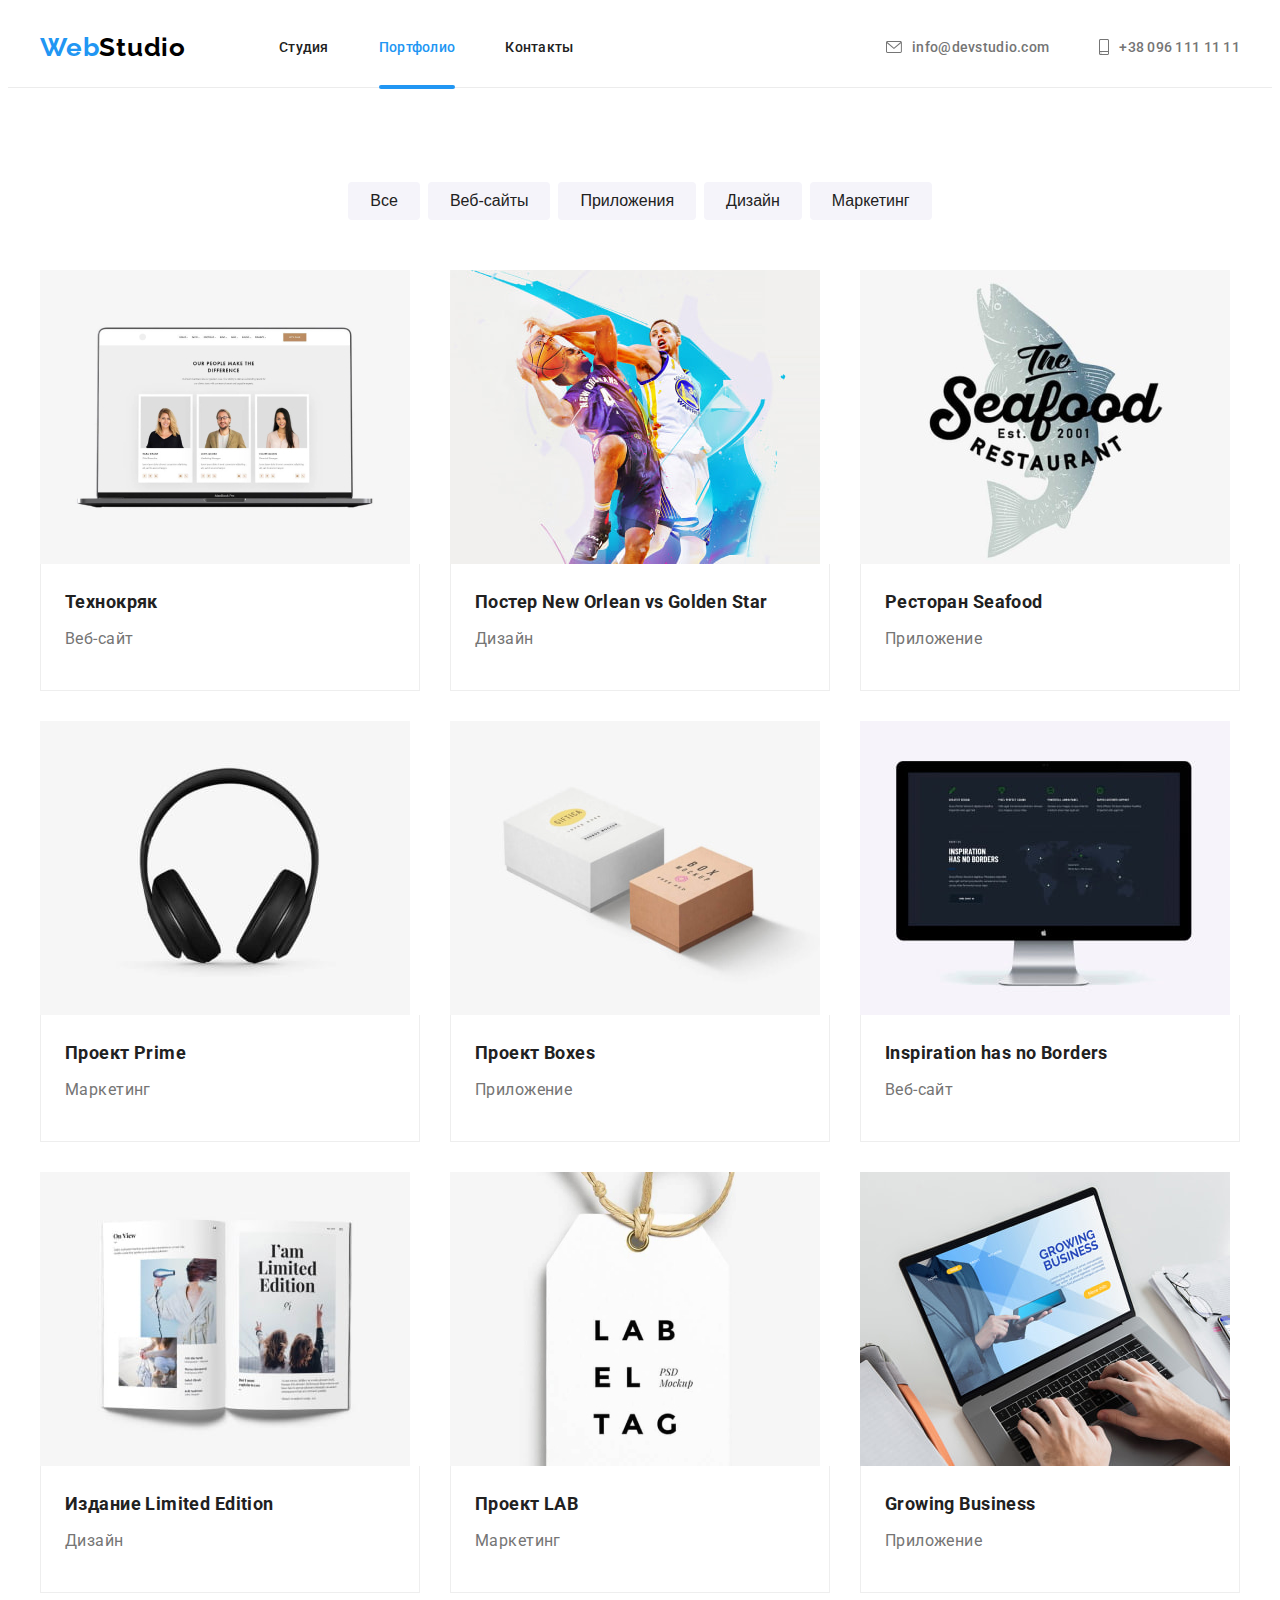
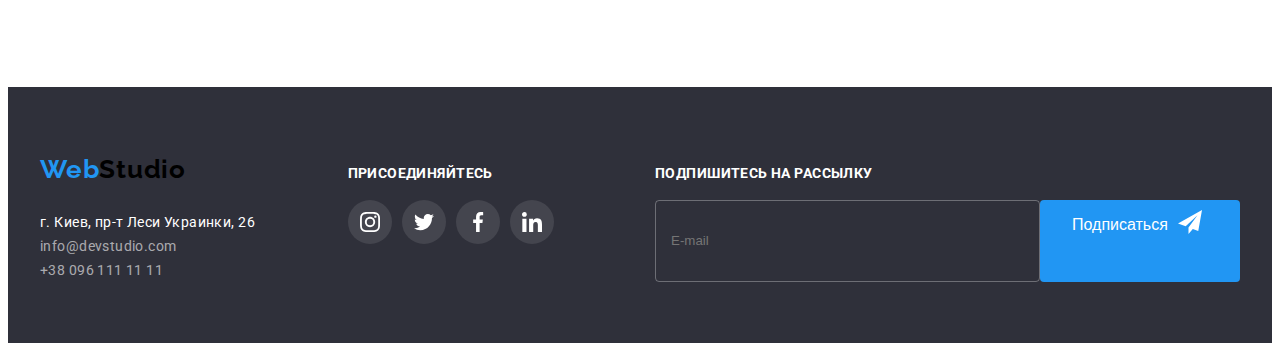
==== portfolio.html @ be87744d "start" ====
<!DOCTYPE html>
<html lang="ru">

<head>
  <meta charset="UTF-8">
  <meta http-equiv="X-UA-Compatible" content="IE=edge">
  <meta name="viewport" content="width=device-width, initial-scale=1.0">
  <title>Document</title>
  <link rel="stylesheet" href="https://cdnjs.cloudflare.com/ajax/libs/modern-normalize/1.0.0/modern-normalize.min.css" integrity="sha512-ISS7cAi1PEhQ8jnbJpJZMd29NlhNj4AWYyLOSp2CE/CsHxTCu+r+t0D2yoJudVrd0/8fTVPUVDzY5Tvli75u/g==" crossorigin="anonymous" />
  <link rel="preconnect" href="https://fonts.gstatic.com">
  <link href="https://fonts.googleapis.com/css2?family=Roboto:wght@400;500;700;900&display=swap" rel="stylesheet">
  <link rel="preconnect" href="https://fonts.gstatic.com">
  <link href="https://fonts.googleapis.com/css2?family=Raleway:wght@700&display=swap" rel="stylesheet">
  <link rel="stylesheet" href="./css/style.css">
</head>

<body>
  <header class="page-header">
    <div class="header-conteiner conteiner">
      <nav class="page-nav">
        <a class="logo link" href="./"><span class="accent">Web</span>Studio</a>
  
        <ul class="nav-list list">
          <li><a class="link" href="./index.html">Студия</a> </li>
          <li><a class="active link" href="./portfolio.html">Портфолио</a> </li>
          <li><a class="link" href="">Контакты</a></li>
        </ul>
      </nav>
  
      <ul class="header-contacts list">
        <li>
          <a class="header-contact-link link" href="mailto:info@devstudio.com">
            <svg class="icon" width="16" height="12">
              <use href="./images/sprite.svg#icon-envelope"></use>
            </svg>
            info@devstudio.com
          </a>
        </li>
  
        <li>
          <a class="header-contact-link link" href="tel:+380961111111">
            <svg class="icon" width="10" height="16">
              <use href="./images/sprite.svg#icon-smartphone"></use>
            </svg>
            +38 096 111 11 11
          </a>
        </li>
      </ul>
    </div>
  </header>

  <main>
    <section class="section">
      <div class="conteiner">
        <h1 class="section-title visually-hidden">Портфолио</h1>
        
        <!-- filter list -->
        <ul class="filter-list list">
          <li><button class="btn" type="button">Все</button></li>
          <li><button class="btn" type="button">Веб-сайты</button></li>
          <li><button class="btn" type="button">Приложения</button></li>
          <li><button class="btn" type="button">Дизайн</button></li>
          <li><button class="btn" type="button">Маркетинг</button></li>
        </ul>
        
        <!-- works examples list -->
        <ul class="works-list grid list">
          
          <li class="works-item grid-item">
            <a class="works-item-link link" href="">
              <div class="image-wrapp">
                <img class="img" src="./images/portfolio/technokryak.jpg" width="370" height="295" alt="">
                <div class="overlay">
                  <p>Технокряк это современная площадка распространения коронавируса. Компании используют эту платформу для цифрового
                    шпионажа и атак на защищённые сервера конкурентов.</p>
                </div>
              </div>

              <div class="card-content">
                <h2 class="works-item-title">Технокряк</h2>
                <p class="product-type">Веб-сайт</p>
              </div>
            </a>
          </li>
        
          <li class="works-item grid-item">
            <a class="works-item-link link" href="">
              <div class="image-wrapp">
                <img class="img" src="./images/portfolio/poster.jpg" width="370" height="295" alt="">
                <div class="overlay">
                  <p>Технокряк это современная площадка распространения коронавируса. Компании используют эту платформу для цифрового
                    шпионажа и атак на защищённые сервера конкурентов.</p>
                </div>
              </div>

              <div class="card-content">
                <h2 class="works-item-title">Постер New Orlean vs Golden Star</h2>
                <p class="product-type">Дизайн</p>
              </div>
            </a>
          </li>
        
          <li class="works-item grid-item">
            <a class="works-item-link link" href="">
              <div class="image-wrapp">
                <img class="img" src="./images/portfolio/sea-food.jpg" width="370" height="295" alt="Ресторан Seafood">
                <div class="overlay">
                  <p>Технокряк это современная площадка распространения коронавируса. Компании используют эту платформу для цифрового
                    шпионажа и атак на защищённые сервера конкурентов.</p>
                </div>
              </div>

              <div class="card-content">
                <h2 class="works-item-title">Ресторан Seafood</h2>
                <p class="product-type">Приложение</p>
              </div>
            </a>
          </li>
        
          <li class="works-item grid-item">
            <a class="works-item-link link" href="">
              <div class="image-wrapp">
                <img class="img" src="./images/portfolio/prime.jpg" width="370" height="295" alt="">
                <div class="overlay">
                  <p>Технокряк это современная площадка распространения коронавируса. Компании используют эту платформу для цифрового
                    шпионажа и атак на защищённые сервера конкурентов.</p>
                </div>
              </div>

              <div class="card-content">
                <h2 class="works-item-title">Проект Prime</h2>
                <p class="product-type">Маркетинг</p>
              </div>
            </a>
          </li>
        
          <li class="works-item grid-item">
            <a class="works-item-link link" href="">
              <div class="image-wrapp">
                <img class="img" src="./images/portfolio/boxes.jpg" width="370" height="295" alt="">
                <div class="overlay">
                  <p>Технокряк это современная площадка распространения коронавируса. Компании используют эту платформу для цифрового
                    шпионажа и атак на защищённые сервера конкурентов.</p>
                </div>
              </div>

              <div class="card-content">
                <h2 class="works-item-title">Проект Boxes</h2>
                <p class="product-type">Приложение</p>
              </div>
            </a>
          </li>
        
          <li class="works-item grid-item">
            <a class="works-item-link link" href="">
              <div class="image-wrapp">
                <img class="img" src="./images/portfolio/inspiration.jpg" width="370" height="295" alt="">
                <div class="overlay">
                  <p>Технокряк это современная площадка распространения коронавируса. Компании используют эту платформу для цифрового
                    шпионажа и атак на защищённые сервера конкурентов.</p>
                </div>
              </div>

              <div class="card-content">
                <h2 class="works-item-title">Inspiration has no Borders</h2>
                <p class="product-type">Веб-сайт</p>
              </div>
            </a>
          </li>
        
          <li class="works-item grid-item">
            <a class="works-item-link link" href="">
              <div class="image-wrapp">
                <img class="img" src="./images/portfolio/limited-edition.jpg" width="370" height="295" alt="">
                <div class="overlay">
                  <p>Технокряк это современная площадка распространения коронавируса. Компании используют эту платформу для цифрового
                    шпионажа и атак на защищённые сервера конкурентов.</p>
                </div>
              </div>

              <div class="card-content">
                <h2 class="works-item-title">Издание Limited Edition</h2>
                <p class="product-type">Дизайн</p>
              </div>
            </a>
          </li>
        
          <li class="works-item grid-item">
            <a class="works-item-link link" href="">
              <div class="image-wrapp">
                <img class="img" src="./images/portfolio/lab.jpg" width="370" height="295" alt="">
                <div class="overlay">
                  <p>Технокряк это современная площадка распространения коронавируса. Компании используют эту платформу для цифрового
                    шпионажа и атак на защищённые сервера конкурентов.</p>
                </div>
              </div>

              <div class="card-content">
                <h2 class="works-item-title">Проект LAB</h2>
                <p class="product-type">Маркетинг</p>
              </div>
            </a>
          </li>
        
          <li class="works-item grid-item">
            <a class="works-item-link link" href="">
              <div class="image-wrapp">
                <img class="img" src="./images/portfolio/growing-business.jpg" width="370" height="295" alt="">
                <div class="overlay">
                  <p>Технокряк это современная площадка распространения коронавируса. Компании используют эту платформу для цифрового
                    шпионажа и атак на защищённые сервера конкурентов.</p>
                </div>
              </div>

              <div class="card-content">
                <h2 class="works-item-title">Growing Business</h2>
                <p class="product-type">Приложение</p>
              </div>
            </a>
          </li>

        </ul>
      </div>
    </section>

  </main>

  <footer class="page-footer">
    <div class="conteiner flex">
      <div class="flex-item">
        <a class="logo link" href="./"><span class="accent">Web</span>Studio</a>
  
        <ul class="contacts list">
          <li>
            <address>г. Киев, пр-т Леси Украинки, 26</address>
          </li>
          <li><a class="link" href="mailto:info@devstudio.com">info@devstudio.com</a></li>
          <li><a class="link" href="tel:+380961111111">+38 096 111 11 11</a></li>
        </ul>
      </div>
  
      <div class="flex-item">
        <p><strong class="footer-title">присоединяйтесь</strong></p>
        <ul class="footer-social-list social-list list">
          <li>
            <a href="" class="footer-social-link social-link" aria-label="instagram link" target="_blank"
              rel="noopener noreferrer">
              <svg class="icon">
                <use href="./images/sprite.svg#icon-instagram"></use>
              </svg>
            </a>
          </li>
  
          <li>
            <a href="" class="footer-social-link social-link" aria-label="twitter link" target="_blank"
              rel="noopener noreferrer">
              <svg class="icon">
                <use href="./images/sprite.svg#icon-twitter"></use>
              </svg>
            </a>
          </li>
  
          <li>
            <a href="" class="footer-social-link social-link" aria-label="facebook link" target="_blank"
              rel="noopener noreferrer">
              <svg class="icon">
                <use href="./images/sprite.svg#icon-facebook"></use>
              </svg>
            </a>
          </li>
  
          <li>
            <a href="" class="footer-social-link social-link" aria-label="linkedin link" target="_blank"
              rel="noopener noreferrer">
              <svg class="icon">
                <use href="./images/sprite.svg#icon-linkedin"></use>
              </svg>
            </a>
          </li>
        </ul>
      </div>
  
      <div class="flex-item">
        <p><strong class="footer-title">Подпишитесь на рассылку</strong></p>
        <form class="subscription">
          <input type="email" name="customers-email" placeholder="E-mail">
          <button class="form-button" type="submit">Подписаться
            <svg class="icon">
              <use href="./images/sprite.svg#icon-telegram"></use>
            </svg>
          </button>
        </form>
      </div>
    </div>
  </footer>
</body>

</html>
---- css/style.css ----
:root {
  --main-text-color: #757575;
  --title-text-color: #212121;
  --light-text-color: #fff;
  --text-accent: #2196f3;
  --main-bg-color: #fff;
  --secondary-bg-color: #f5f4fa;
  --bg-accent: #2f303a;
  --logo-color: #000;
  --header-line-color: #ececec;
  --border-color: #eee;
  --icon-color: #afb1b8;

  --main-font: 'Roboto', sans-serif;
  --logo-font: 'Raleway', sans-serif;

  --border-radius: 4px;

  --elements: 3;
  --gap: 30px;

  --cubic: cubic-bezier(0.4, 0, 0.2, 1);
  --duration: 250ms;
}

body {
  font-family: var(--main-font);
  font-size: 14px;
  line-height: 1.71;
  letter-spacing: 0.03em;

  background-color: var(--main-bg-color);
  color: var(--main-text-color);
}

h1,
h2,
h3,
h4,
h5,
h6,
p {
  margin-top: 0;
}

.link {
  color: var(--prime-text-color);
  text-decoration: none;
  transition: color var(--duration) var(--cubic);
}

.link:hover,
.link:focus {
  color: var(--text-accent);
}

.active {
  position: relative;
  color: var(--text-accent);
}

.active::after {
  content: '';
  position: absolute;
  top: 46px;
  left: 0;

  display: block;
  width: 100%;
  height: 4px;

  border-radius: 2px;
  background-color: var(--text-accent);
}

.list {
  margin: 0;
  padding-left: 0;
  list-style-type: none;
}

.visually-hidden {
  position: absolute !important;
  clip: rect(1px 1px 1px 1px);
  clip: rect(1px, 1px, 1px, 1px);
  padding: 0 !important;
  border: 0 !important;
  height: 1px !important;
  width: 1px !important;
  overflow: hidden;
}

address {
  font-style: normal;
}

.logo {
  font-family: var(--logo-font);
  font-weight: 700;
  font-size: 26px;
  letter-spacing: 0.03em;
  color: var(--logo-color);
}

.img {
  display: block;
  max-width: 100%;
  height: auto;
}

.accent {
  color: var(--text-accent);
}

.section {
  padding: 94px 0;
}

.conteiner {
  width: 1200px;
  padding-right: 15px;
  padding-left: 15px;
  margin-right: auto;
  margin-left: auto;
}

.section-title {
  margin-bottom: 50px;
  font-size: 36px;
  line-height: 1.16;
  text-align: center;
  color: var(--title-text-color);
}

.secondary-bg {
  background-color: var(--secondary-bg-color);
}

.grid {
  display: flex;
  flex-wrap: wrap;
  margin-top: calc(-1 * var(--gap));
  margin-left: calc(-1 * var(--gap));
}

.grid-item {
  flex-basis: calc((100% - var(--elements) * var(--gap)) / var(--elements));
  margin-top: var(--gap);
  margin-left: var(--gap);
}

.social-list {
  display: inline-flex;
}

.social-list li:not(:last-child) {
  margin-right: 10px;
}

.social-link {
  display: flex;
  justify-content: center;
  align-items: center;
  width: 44px;
  height: 44px;
  border-radius: 50%;
  transition: background-color var(--duration) var(--cubic);
}

.social-link:hover,
.social-link:focus {
  background-color: var(--text-accent);
}

/* header */
.page-header {
  padding-top: 24px;
  padding-bottom: 25px;
  letter-spacing: 0.02em;
  line-height: 1.17;
  border-bottom: 1px solid var(--header-line-color);
}

.header-conteiner {
  display: flex;
}

.page-nav {
  display: flex;
  align-items: center;
}

.nav-list {
  display: flex;
  margin-left: 93px;
  color: var(--title-text-color);
}

.nav-list > li:not(:last-child),
.header-contacts > li:not(:last-child) {
  margin-right: 50px;
}

.nav-list a,
.header-contacts a {
  font-weight: 500;
  letter-spacing: 2%;
}

.header-contacts {
  display: flex;
  align-self: center;
  margin-left: auto;
}

.header-contact-link {
  display: flex;
  align-items: center;
}

.header-contact-link .icon {
  margin-right: 10px;
  fill: currentColor;
  transition: fill var(--duration) var(--cubic);
}

.header-contact-link:hover .icon,
.header-contact-link:focus .icon {
  fill: var(--text-accent);
}

/* studio */
.hero {
  display: flex;
  justify-content: center;
  align-items: center;
  max-width: 1600px;
  height: 600px;
  margin-right: auto;
  margin-left: auto;

  line-height: 1.36;
  letter-spacing: 0.06em;
  text-align: center;

  color: var(--light-text-color);
  background-color: #c4c4c4;
  background-image: linear-gradient(
      to right,
      rgba(47, 48, 58, 0.4),
      rgba(47, 48, 58, 0.4)
    ),
    url(../images/general/hero.jpg);
  background-size: cover;
  background-position: top center;
}

.hero-title {
  font-size: 44px;
  font-weight: 900;
  text-transform: uppercase;
}

.hero-button,
.form-button {
  min-width: 200px;
  padding: 10px 32px;

  font-size: 16px;
  line-height: 1.87;

  border: none;
  border-radius: var(--border-radius);
  color: inherit;
  background-color: var(--text-accent);
  cursor: pointer;

  transition: background-color var(--duration) var(--cubic);
}

.hero-button:hover,
.hero-button:focus,
.form-button:hover,
.form-button:focus {
  background-color: #188ce8;
}

.guidelines-list,
.team-member-list {
  --elements: 4;
}

.guidelines-item:before {
  content: '';
  display: block;
  height: 120px;
  margin-bottom: 30px;

  background-color: var(--secondary-bg-color);
  background-repeat: no-repeat;
  background-position: center;
}

.guidelines-item:nth-child(1):before {
  background-image: url(../images/icons/group.svg);
}

.guidelines-item:nth-child(2):before {
  background-image: url(../images/icons/clock.svg);
}

.guidelines-item:nth-child(3):before {
  background-image: url(../images/icons/diagram.svg);
}

.guidelines-item:nth-child(4):before {
  background-image: url(../images/icons/astronaut.svg);
}

.guidelines-title {
  font-weight: 700;
  font-size: inherit;
  line-height: 1.14;
  text-transform: uppercase;
  color: var(--title-text-color);
}

.services {
  padding-top: 0;
}

.services-item {
  position: relative;
}

.services-item p {
  position: absolute;
  bottom: 0;
  left: 0;

  width: 100%;
  padding-top: 27px;
  padding-bottom: 27px;
  margin-bottom: 0;

  font-weight: 700;
  line-height: 1.14;
  text-align: center;
  text-transform: uppercase;

  color: var(--light-text-color);
  background-color: rgba(47, 48, 58, 0.8);
}

.team-member-item {
  font-size: 16px;
  line-height: 1.18;
  text-align: center;
}
.team-member-item {
  border-bottom-left-radius: var(--border-radius);
  border-bottom-right-radius: var(--border-radius);
  background-color: var(--main-bg-color);
  box-shadow: 0px 1px 3px rgba(0, 0, 0, 0.12), 0px 1px 1px rgba(0, 0, 0, 0.14),
    0px 2px 1px rgba(0, 0, 0, 0.2);
}

.team-member-title {
  margin-bottom: 10px;
  font-size: inherit;
  font-weight: 500;
  color: var(--title-text-color);
}

.team-member-text {
  padding-top: 30px;
  padding-bottom: 30px;
}

.position {
  margin-bottom: 16px;
}

.social-link .icon {
  width: 20px;
  height: 20px;
  fill: var(--icon-color);
  transition: fill var(--duration) var(--cubic);
}

.social-link:hover .icon,
.social-link:focus .icon {
  fill: var(--light-text-color);
}

.regular-customers {
  display: flex;
}

.customers-link {
  display: flex;
  justify-content: center;
  align-items: center;
  width: 170px;
  height: 90px;

  border: 1px solid var(--icon-color);
  border-radius: 4px;
  transition: border var(--duration) var(--cubic);
}

.customers-link:hover,
.customers-link:focus {
  border-color: var(--text-accent);
}

.customers-link .icon {
  fill: var(--icon-color);
  transition: fill var(--duration) var(--cubic);
}

.customers-link:hover .icon,
.customers-link:focus .icon {
  fill: var(--text-accent);
}

/* portfolio */
.filter-list {
  display: flex;
  justify-content: center;
  margin-bottom: 50px;
}

.filter-list > li:not(:last-child) {
  margin-right: 8px;
}

.btn {
  padding: 6px 22px;
  font-size: 16px;
  line-height: 1.62;

  border: none;
  border-radius: var(--border-radius);
  color: var(--title-text-color);
  background-color: var(--secondary-bg-color);
  cursor: pointer;
  transition: background-color var(--duration) var(--cubic),
    color var(--duration) var(--cubic), box-shadow var(--duration) var(--cubic);
}

.btn:hover,
.btn:focus {
  color: var(--light-text-color);
  background-color: var(--text-accent);
  box-shadow: 0px 3px 1px rgba(0, 0, 0, 0.1), 0px 1px 2px rgba(0, 0, 0, 0.08),
    0px 2px 2px rgba(0, 0, 0, 0.12);
}

.works-item-link {
  display: block;
  transition: box-shadow var(--duration) var(--cubic);
}

.works-item-link:hover,
.works-item-link:focus {
  color: currentColor;
  box-shadow: 0px 1px 1px rgba(0, 0, 0, 0.12), 0px 4px 4px rgba(0, 0, 0, 0.06),
    1px 4px 6px rgba(0, 0, 0, 0.16);
}

.image-wrapp {
  position: relative;
  overflow: hidden;
}

.overlay {
  position: absolute;
  top: 0;
  left: 0;

  display: block;
  width: 100%;
  height: 100%;
  padding: 63px 24px;

  background-color: rgba(33, 149, 243, 0.9);
  opacity: 0;

  transform: translateY(100%);
  transition: transform var(--duration) var(--cubic),
    opacity var(--duration) var(--cubic);
}

.overlay p {
  font-size: 18px;
  line-height: 1.56;
  color: var(--light-text-color);
}

.works-item-link:hover .overlay,
.works-item-link:focus .overlay {
  transform: translateY(0);
  opacity: 1;
}

.works-item-title {
  margin-bottom: 4px;

  font-weight: 700;
  font-size: 18px;
  line-height: 2;
  letter-spacing: 6%;

  color: var(--title-text-color);
}

.product-type {
  font-size: 16px;
  line-height: 1.87;
}

.card-content {
  padding: 20px 24px;
  border-left: 1px solid var(--border-color);
  border-bottom: 1px solid var(--border-color);
  border-right: 1px solid var(--border-color);
}

/* footer */
.page-footer {
  padding-top: 60px;
  padding-bottom: 60px;
  color: var(--light-text-color);
  background-color: var(--bg-accent);
}

.flex {
  display: flex;
  align-items: baseline;
}

.flex-item {
  margin-right: 30px;
  width: calc((50% - 45px) / 2);
}

.flex-item:last-child {
  flex-grow: 1;
  margin-right: 0;
}

.footer-title {
  margin-bottom: 20px;
  font-weight: bold;
  line-height: 1.14;
  text-transform: uppercase;
}

/* contacts block */
.contacts {
  margin-top: 20px;
}

.contacts a {
  color: rgba(255, 255, 255, 0.6);
}

/* footer social links */
.footer-social-link {
  background-color: rgba(255, 255, 255, 0.1);
}

.footer-social-link .icon {
  fill: var(--light-text-color);
}

/* footer form */
.subscription {
  display: flex;
  justify-content: space-between;
}

.subscription input:focus,
.subscription button:focus {
  outline: 2px solid var(--light-text-color);
}

.subscription input {
  width: 358px;
  height: 50px;
  padding: 15px;

  border: 1px solid rgba(255, 255, 255, 0.3);
  border-radius: 4px;
  color: var(--light-text-color);
  background-color: transparent;
}

.form-button {
  display: flex;
}

.form-button .icon {
  width: 24px;
  height: 24px;
  margin-left: 10px;
  fill: currentColor;
}

/* backdrop */
.backdrop {
  position: fixed;
  top: 0px;
  left: 0;

  width: 100vw;
  height: 100vh;
  background-color: rgba(0, 0, 0, 0.2);
  opacity: 1;

  transition: opacity var(--duration) var(--cubic);
}

.backdrop.is-hidden {
  opacity: 0;
  pointer-events: none;
  visibility: hidden;
}

/* modal */
.modal {
  position: absolute;
  top: 50%;
  left: 50%;
  transform: translate(-50%, -50%) scale(1);

  padding: 40px;
  background-color: #fff;
  opacity: 1;

  transition: opacity var(--duration) var(--cubic),
    transform var(--duration) var(--cubic);
}

.backdrop.is-hidden .modal {
  position: 0;
  transform: translate(-50%, -50%) scale(0.6);
}

.modal-btn {
  position: absolute;
  top: 8px;
  right: 8px;

  display: flex;
  justify-content: center;
  align-items: center;
  width: 30px;
  height: 30px;

  border-radius: 50%;
  border: 1px solid rgba(0, 0, 0, 0.1);
  background-color: var(--light-text-color);
  cursor: pointer;
}

.modal-btn .icon {
  display: block;
  width: 18px;
  height: 18px;
  fill: #000;

  transition: fill 250ms cubic-bezier(0.4, 0, 0.2, 1);
}

.modal-btn:hover .icon,
.modal-btn:focus .icon {
  fill: var(--text-accent);
}

.modal-title {
  font-weight: 700;
  font-size: 20px;
  line-height: 1.15;
  text-align: center;
  color: var(--title-text-color);
}

.form-label {
  display: block;
  margin-bottom: 4px;
  font-size: 12px;
  line-height: 1.16;
  letter-spacing: 0.01em;
  color: #757575;
}

.form-field-wrapper {
  position: relative;
}

.form-field-wrapper .icon {
  position: absolute;
  top: 50%;
  left: 12px;
  transform: translateY(-50%);
  z-index: 5;

  display: block;
  width: 18px;
  height: 18px;

  fill: var(--title-text-color);
  transition: fill 250ms cubic-bezier(0.4, 0, 0.2, 1);
}

.form-field {
  display: block;
  width: 448px;
  border: 1px solid rgba(33, 33, 33, 0.2);
  border-radius: 4px;
  color: var(--title-text-color);
  cursor: pointer;
  transition: outline 250ms cubic-bezier(0.4, 0, 0.2, 1);
}

.form-field:focus {
  outline: 1px solid var(--text-accent);
}

.input-field {
  height: 40px;
  padding-left: 42px;
  margin-bottom: 10px;
}

.input-field:focus + .icon {
  fill: var(--text-accent);
}

.massage-field {
  margin-bottom: 20px;
  padding: 12px 14px;
  resize: none;
}

.condition-acceptance {
  margin-bottom: 30px;
  display: block;
  text-align: center;
  cursor: pointer;
}

.condition-acceptance::before {
  content: '';
  display: inline-flex;
  width: 16px;
  height: 15px;
  margin-right: 8px;
  border: 2px solid var(--title-text-color);
  border-radius: 2px;
  background-color: inherit;

  transition: background-color var(--duration) var(--cubic),
    border-color var(--duration) var(--cubic),
    outline var(--duration) var(--cubic);
}

.license-checkbox {
  -webkit-appearance: none;
  -moz-appearance: none;
  appearance: none;
  position: absolute;
}

.license-checkbox:focus + .condition-acceptance::before {
  outline: 1px solid var(--text-accent);
}

.license-checkbox:checked + .condition-acceptance::before {
  background-image: url(../images/icons/icon-checkbox.svg);
  background-position: center center;
  background-origin: padding-box;
  border-color: transparent;
  background-color: var(--text-accent);
}

.license-checkbox:checked:focus + .condition-acceptance::before {
  outline: 1px solid var(--title-text-color);
}

.condition-acceptance a {
  color: var(--text-accent);
}

.modal-form .form-button {
  margin-left: auto;
  margin-right: auto;
  display: block;
  text-align: center;
  color: var(--light-text-color);
  box-shadow: 0px 4px 4px rgba(0, 0, 0, 0.15);
}
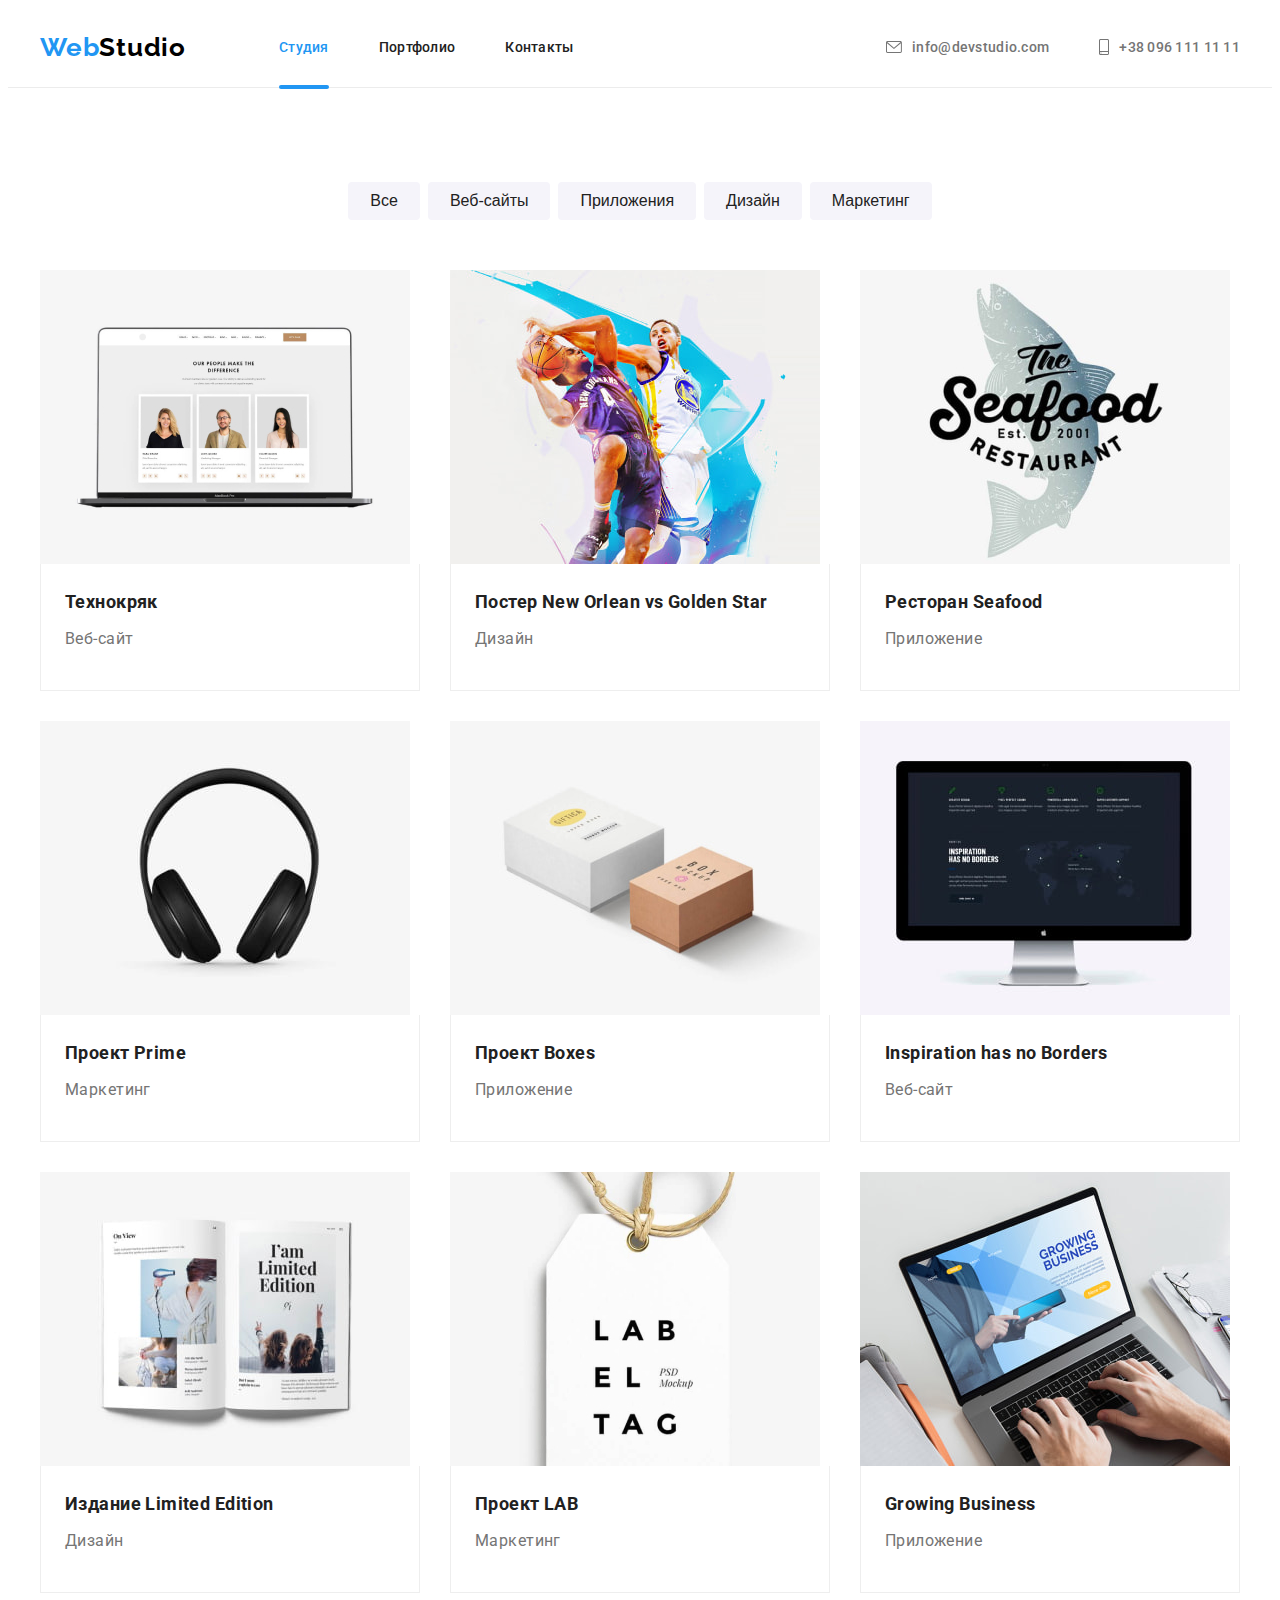
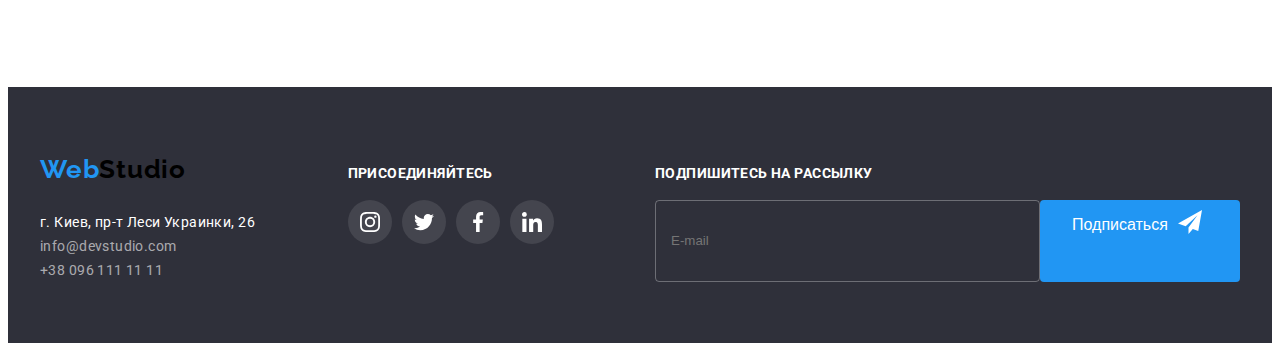
==== commit d710853d: "finish with BEM" ====
--- a/portfolio.html
+++ b/portfolio.html
@@ -11,35 +11,43 @@
   <link href="https://fonts.googleapis.com/css2?family=Roboto:wght@400;500;700;900&display=swap" rel="stylesheet">
   <link rel="preconnect" href="https://fonts.gstatic.com">
   <link href="https://fonts.googleapis.com/css2?family=Raleway:wght@700&display=swap" rel="stylesheet">
-  <link rel="stylesheet" href="./css/style.css">
+  <link rel="stylesheet" href="./styles/style.css">
 </head>
 
 <body>
-  <header class="page-header">
-    <div class="header-conteiner conteiner">
+  <header class="header">
+    <div class="conteiner header__conteiner">
       <nav class="page-nav">
         <a class="logo link" href="./"><span class="accent">Web</span>Studio</a>
   
-        <ul class="nav-list list">
-          <li><a class="link" href="./index.html">Студия</a> </li>
-          <li><a class="active link" href="./portfolio.html">Портфолио</a> </li>
-          <li><a class="link" href="">Контакты</a></li>
+        <ul class="nav-list page-nav__nav-list list">
+          <li class="nav-list__item">
+            <a class="nav-list__link nav-list__link--active link" href="./index.html">Студия</a>
+          </li>
+  
+          <li class="nav-list__item">
+            <a class="nav-list__link link" href="./portfolio.html">Портфолио</a>
+          </li>
+  
+          <li class="nav-list__item">
+            <a class="nav-list__link link" href="">Контакты</a>
+          </li>
         </ul>
       </nav>
   
-      <ul class="header-contacts list">
-        <li>
-          <a class="header-contact-link link" href="mailto:info@devstudio.com">
-            <svg class="icon" width="16" height="12">
+      <ul class="page-nav__contacts-list list">
+        <li class="page-nav__contacts-item">
+          <a class="page-nav__contacts-link link" href="mailto:info@devstudio.com">
+            <svg class="page-nav__contacts-icon" width="16" height="12">
               <use href="./images/sprite.svg#icon-envelope"></use>
             </svg>
             info@devstudio.com
           </a>
         </li>
   
-        <li>
-          <a class="header-contact-link link" href="tel:+380961111111">
-            <svg class="icon" width="10" height="16">
+        <li class="page-nav__contacts-item">
+          <a class="page-nav__contacts-link link" href="tel:+380961111111">
+            <svg class="page-nav__contacts-icon" width="10" height="16">
               <use href="./images/sprite.svg#icon-smartphone"></use>
             </svg>
             +38 096 111 11 11
@@ -52,169 +60,183 @@
   <main>
     <section class="section">
       <div class="conteiner">
-        <h1 class="section-title visually-hidden">Портфолио</h1>
+        <h1 class="section__title visually-hidden">Портфолио</h1>
         
         <!-- filter list -->
         <ul class="filter-list list">
-          <li><button class="btn" type="button">Все</button></li>
-          <li><button class="btn" type="button">Веб-сайты</button></li>
-          <li><button class="btn" type="button">Приложения</button></li>
-          <li><button class="btn" type="button">Дизайн</button></li>
-          <li><button class="btn" type="button">Маркетинг</button></li>
+          <li class="filter-list__item">
+            <button class="filter-list__btn" type="button">Все</button>
+          </li>
+
+          <li class="filter-list__item">
+            <button class="filter-list__btn" type="button">Веб-сайты</button>
+          </li>
+
+          <li class="filter-list__item">
+            <button class="filter-list__btn" type="button">Приложения</button>
+          </li>
+
+          <li class="filter-list__item">
+            <button class="filter-list__btn" type="button">Дизайн</button>
+          </li>
+
+          <li class="filter-list__item">
+            <button class="filter-list__btn" type="button">Маркетинг</button>
+          </li>
         </ul>
         
         <!-- works examples list -->
         <ul class="works-list grid list">
           
-          <li class="works-item grid-item">
-            <a class="works-item-link link" href="">
-              <div class="image-wrapp">
+          <li class="works-list__card grid-item">
+            <a class="works-list__card-link link" href="">
+              <div class="works-list__img-wrapp">
                 <img class="img" src="./images/portfolio/technokryak.jpg" width="370" height="295" alt="">
-                <div class="overlay">
-                  <p>Технокряк это современная площадка распространения коронавируса. Компании используют эту платформу для цифрового
-                    шпионажа и атак на защищённые сервера конкурентов.</p>
-                </div>
-              </div>
-
-              <div class="card-content">
-                <h2 class="works-item-title">Технокряк</h2>
-                <p class="product-type">Веб-сайт</p>
-              </div>
-            </a>
-          </li>
-        
-          <li class="works-item grid-item">
-            <a class="works-item-link link" href="">
-              <div class="image-wrapp">
+                <div class="works-list__img-overlay">
+                  <p class="works-list__overlay-text">Технокряк это современная площадка распространения коронавируса. Компании используют эту платформу для цифрового
+                    шпионажа и атак на защищённые сервера конкурентов.</p>
+                </div>
+              </div>
+
+              <div class="works-list__card-content">
+                <h2 class="works-list__card-title">Технокряк</h2>
+                <p class="works-list__product-type">Веб-сайт</p>
+              </div>
+            </a>
+          </li>
+        
+          <li class="works-list__card grid-item">
+            <a class="works-list__card-link link" href="">
+              <div class="works-list__img-wrapp">
                 <img class="img" src="./images/portfolio/poster.jpg" width="370" height="295" alt="">
-                <div class="overlay">
-                  <p>Технокряк это современная площадка распространения коронавируса. Компании используют эту платформу для цифрового
-                    шпионажа и атак на защищённые сервера конкурентов.</p>
-                </div>
-              </div>
-
-              <div class="card-content">
-                <h2 class="works-item-title">Постер New Orlean vs Golden Star</h2>
-                <p class="product-type">Дизайн</p>
-              </div>
-            </a>
-          </li>
-        
-          <li class="works-item grid-item">
-            <a class="works-item-link link" href="">
-              <div class="image-wrapp">
+                <div class="works-list__img-overlay">
+                  <p class="works-list__overlay-text">Технокряк это современная площадка распространения коронавируса. Компании используют эту платформу для цифрового
+                    шпионажа и атак на защищённые сервера конкурентов.</p>
+                </div>
+              </div>
+
+              <div class="works-list__card-content">
+                <h2 class="works-list__card-title">Постер New Orlean vs Golden Star</h2>
+                <p class="works-list__product-type">Дизайн</p>
+              </div>
+            </a>
+          </li>
+        
+          <li class="works-list__card grid-item">
+            <a class="works-list__card-link link" href="">
+              <div class="works-list__img-wrapp">
                 <img class="img" src="./images/portfolio/sea-food.jpg" width="370" height="295" alt="Ресторан Seafood">
-                <div class="overlay">
-                  <p>Технокряк это современная площадка распространения коронавируса. Компании используют эту платформу для цифрового
-                    шпионажа и атак на защищённые сервера конкурентов.</p>
-                </div>
-              </div>
-
-              <div class="card-content">
-                <h2 class="works-item-title">Ресторан Seafood</h2>
-                <p class="product-type">Приложение</p>
-              </div>
-            </a>
-          </li>
-        
-          <li class="works-item grid-item">
-            <a class="works-item-link link" href="">
-              <div class="image-wrapp">
+                <div class="works-list__img-overlay">
+                  <p class="works-list__overlay-text">Технокряк это современная площадка распространения коронавируса. Компании используют эту платформу для цифрового
+                    шпионажа и атак на защищённые сервера конкурентов.</p>
+                </div>
+              </div>
+
+              <div class="works-list__card-content">
+                <h2 class="works-list__card-title">Ресторан Seafood</h2>
+                <p class="works-list__product-type">Приложение</p>
+              </div>
+            </a>
+          </li>
+        
+          <li class="works-list__card grid-item">
+            <a class="works-list__card-link link" href="">
+              <div class="works-list__img-wrapp">
                 <img class="img" src="./images/portfolio/prime.jpg" width="370" height="295" alt="">
-                <div class="overlay">
-                  <p>Технокряк это современная площадка распространения коронавируса. Компании используют эту платформу для цифрового
-                    шпионажа и атак на защищённые сервера конкурентов.</p>
-                </div>
-              </div>
-
-              <div class="card-content">
-                <h2 class="works-item-title">Проект Prime</h2>
-                <p class="product-type">Маркетинг</p>
-              </div>
-            </a>
-          </li>
-        
-          <li class="works-item grid-item">
-            <a class="works-item-link link" href="">
-              <div class="image-wrapp">
+                <div class="works-list__img-overlay">
+                  <p class="works-list__overlay-text">Технокряк это современная площадка распространения коронавируса. Компании используют эту платформу для цифрового
+                    шпионажа и атак на защищённые сервера конкурентов.</p>
+                </div>
+              </div>
+
+              <div class="works-list__card-content">
+                <h2 class="works-list__card-title">Проект Prime</h2>
+                <p class="works-list__product-type">Маркетинг</p>
+              </div>
+            </a>
+          </li>
+        
+          <li class="works-list__card grid-item">
+            <a class="works-list__card-link link" href="">
+              <div class="works-list__img-wrapp">
                 <img class="img" src="./images/portfolio/boxes.jpg" width="370" height="295" alt="">
-                <div class="overlay">
-                  <p>Технокряк это современная площадка распространения коронавируса. Компании используют эту платформу для цифрового
-                    шпионажа и атак на защищённые сервера конкурентов.</p>
-                </div>
-              </div>
-
-              <div class="card-content">
-                <h2 class="works-item-title">Проект Boxes</h2>
-                <p class="product-type">Приложение</p>
-              </div>
-            </a>
-          </li>
-        
-          <li class="works-item grid-item">
-            <a class="works-item-link link" href="">
-              <div class="image-wrapp">
+                <div class="works-list__img-overlay">
+                  <p class="works-list__overlay-text">Технокряк это современная площадка распространения коронавируса. Компании используют эту платформу для цифрового
+                    шпионажа и атак на защищённые сервера конкурентов.</p>
+                </div>
+              </div>
+
+              <div class="works-list__card-content">
+                <h2 class="works-list__card-title">Проект Boxes</h2>
+                <p class="works-list__product-type">Приложение</p>
+              </div>
+            </a>
+          </li>
+        
+          <li class="works-list__card grid-item">
+            <a class="works-list__card-link link" href="">
+              <div class="works-list__img-wrapp">
                 <img class="img" src="./images/portfolio/inspiration.jpg" width="370" height="295" alt="">
-                <div class="overlay">
-                  <p>Технокряк это современная площадка распространения коронавируса. Компании используют эту платформу для цифрового
-                    шпионажа и атак на защищённые сервера конкурентов.</p>
-                </div>
-              </div>
-
-              <div class="card-content">
-                <h2 class="works-item-title">Inspiration has no Borders</h2>
-                <p class="product-type">Веб-сайт</p>
-              </div>
-            </a>
-          </li>
-        
-          <li class="works-item grid-item">
-            <a class="works-item-link link" href="">
-              <div class="image-wrapp">
+                <div class="works-list__img-overlay">
+                  <p class="works-list__overlay-text">Технокряк это современная площадка распространения коронавируса. Компании используют эту платформу для цифрового
+                    шпионажа и атак на защищённые сервера конкурентов.</p>
+                </div>
+              </div>
+
+              <div class="works-list__card-content">
+                <h2 class="works-list__card-title">Inspiration has no Borders</h2>
+                <p class="works-list__product-type">Веб-сайт</p>
+              </div>
+            </a>
+          </li>
+        
+          <li class="works-list__card grid-item">
+            <a class="works-list__card-link link" href="">
+              <div class="works-list__img-wrapp">
                 <img class="img" src="./images/portfolio/limited-edition.jpg" width="370" height="295" alt="">
-                <div class="overlay">
-                  <p>Технокряк это современная площадка распространения коронавируса. Компании используют эту платформу для цифрового
-                    шпионажа и атак на защищённые сервера конкурентов.</p>
-                </div>
-              </div>
-
-              <div class="card-content">
-                <h2 class="works-item-title">Издание Limited Edition</h2>
-                <p class="product-type">Дизайн</p>
-              </div>
-            </a>
-          </li>
-        
-          <li class="works-item grid-item">
-            <a class="works-item-link link" href="">
-              <div class="image-wrapp">
+                <div class="works-list__img-overlay">
+                  <p class="works-list__overlay-text">Технокряк это современная площадка распространения коронавируса. Компании используют эту платформу для цифрового
+                    шпионажа и атак на защищённые сервера конкурентов.</p>
+                </div>
+              </div>
+
+              <div class="works-list__card-content">
+                <h2 class="works-list__card-title">Издание Limited Edition</h2>
+                <p class="works-list__product-type">Дизайн</p>
+              </div>
+            </a>
+          </li>
+        
+          <li class="works-list__card grid-item">
+            <a class="works-list__card-link link" href="">
+              <div class="works-list__img-wrapp">
                 <img class="img" src="./images/portfolio/lab.jpg" width="370" height="295" alt="">
-                <div class="overlay">
-                  <p>Технокряк это современная площадка распространения коронавируса. Компании используют эту платформу для цифрового
-                    шпионажа и атак на защищённые сервера конкурентов.</p>
-                </div>
-              </div>
-
-              <div class="card-content">
-                <h2 class="works-item-title">Проект LAB</h2>
-                <p class="product-type">Маркетинг</p>
-              </div>
-            </a>
-          </li>
-        
-          <li class="works-item grid-item">
-            <a class="works-item-link link" href="">
-              <div class="image-wrapp">
+                <div class="works-list__img-overlay">
+                  <p class="works-list__overlay-text">Технокряк это современная площадка распространения коронавируса. Компании используют эту платформу для цифрового
+                    шпионажа и атак на защищённые сервера конкурентов.</p>
+                </div>
+              </div>
+
+              <div class="works-list__card-content">
+                <h2 class="works-list__card-title">Проект LAB</h2>
+                <p class="works-list__product-type">Маркетинг</p>
+              </div>
+            </a>
+          </li>
+        
+          <li class="works-list__card grid-item">
+            <a class="works-list__card-link link" href="">
+              <div class="works-list__img-wrapp">
                 <img class="img" src="./images/portfolio/growing-business.jpg" width="370" height="295" alt="">
-                <div class="overlay">
-                  <p>Технокряк это современная площадка распространения коронавируса. Компании используют эту платформу для цифрового
-                    шпионажа и атак на защищённые сервера конкурентов.</p>
-                </div>
-              </div>
-
-              <div class="card-content">
-                <h2 class="works-item-title">Growing Business</h2>
-                <p class="product-type">Приложение</p>
+                <div class="works-list__img-overlay">
+                  <p class="works-list__overlay-text">Технокряк это современная площадка распространения коронавируса. Компании используют эту платформу для цифрового
+                    шпионажа и атак на защищённые сервера конкурентов.</p>
+                </div>
+              </div>
+
+              <div class="works-list__card-content">
+                <h2 class="works-list__card-title">Growing Business</h2>
+                <p class="works-list__product-type">Приложение</p>
               </div>
             </a>
           </li>
@@ -222,57 +244,58 @@
         </ul>
       </div>
     </section>
-
   </main>
 
-  <footer class="page-footer">
+  <footer class="footer">
     <div class="conteiner flex">
       <div class="flex-item">
         <a class="logo link" href="./"><span class="accent">Web</span>Studio</a>
   
-        <ul class="contacts list">
-          <li>
+        <ul class="footer__contacts-list list">
+          <li class="footer__contacts-item">
             <address>г. Киев, пр-т Леси Украинки, 26</address>
           </li>
-          <li><a class="link" href="mailto:info@devstudio.com">info@devstudio.com</a></li>
-          <li><a class="link" href="tel:+380961111111">+38 096 111 11 11</a></li>
+          <li class="footer__contacts-item"><a class="footer__contacts-link link"
+              href="mailto:info@devstudio.com">info@devstudio.com</a></li>
+          <li class="footer__contacts-item"><a class="footer__contacts-link link" href="tel:+380961111111">+38 096 111 11
+              11</a></li>
         </ul>
       </div>
   
       <div class="flex-item">
-        <p><strong class="footer-title">присоединяйтесь</strong></p>
-        <ul class="footer-social-list social-list list">
-          <li>
-            <a href="" class="footer-social-link social-link" aria-label="instagram link" target="_blank"
+        <p><strong class="footer__title">присоединяйтесь</strong></p>
+        <ul class="socials-list list">
+          <li class="socials-list__item">
+            <a href="" class="socials-list__link socials-list__link--light-bg" aria-label="instagram link" target="_blank"
               rel="noopener noreferrer">
-              <svg class="icon">
+              <svg class="socials-list__icon socials-list__icon--light">
                 <use href="./images/sprite.svg#icon-instagram"></use>
               </svg>
             </a>
           </li>
   
-          <li>
-            <a href="" class="footer-social-link social-link" aria-label="twitter link" target="_blank"
+          <li class="socials-list__item list">
+            <a href="" class="socials-list__link socials-list__link--light-bg" aria-label="twitter link" target="_blank"
               rel="noopener noreferrer">
-              <svg class="icon">
+              <svg class="socials-list__icon socials-list__icon--light">
                 <use href="./images/sprite.svg#icon-twitter"></use>
               </svg>
             </a>
           </li>
   
-          <li>
-            <a href="" class="footer-social-link social-link" aria-label="facebook link" target="_blank"
+          <li class="socials-list__item list">
+            <a href="" class="socials-list__link socials-list__link--light-bg" aria-label="facebook link" target="_blank"
               rel="noopener noreferrer">
-              <svg class="icon">
+              <svg class="socials-list__icon socials-list__icon--light">
                 <use href="./images/sprite.svg#icon-facebook"></use>
               </svg>
             </a>
           </li>
   
-          <li>
-            <a href="" class="footer-social-link social-link" aria-label="linkedin link" target="_blank"
+          <li class="socials-list__item list">
+            <a href="" class="socials-list__link socials-list__link--light-bg" aria-label="linkedin link" target="_blank"
               rel="noopener noreferrer">
-              <svg class="icon">
+              <svg class="socials-list__icon socials-list__icon--light">
                 <use href="./images/sprite.svg#icon-linkedin"></use>
               </svg>
             </a>
@@ -281,11 +304,11 @@
       </div>
   
       <div class="flex-item">
-        <p><strong class="footer-title">Подпишитесь на рассылку</strong></p>
-        <form class="subscription">
-          <input type="email" name="customers-email" placeholder="E-mail">
-          <button class="form-button" type="submit">Подписаться
-            <svg class="icon">
+        <p><strong class="footer__title">Подпишитесь на рассылку</strong></p>
+        <form class="subscription-form">
+          <input class="subscription-form__input" type="email" name="email" placeholder="E-mail">
+          <button class="subscription-form__button" type="submit">Подписаться
+            <svg class="subscription-form__icon">
               <use href="./images/sprite.svg#icon-telegram"></use>
             </svg>
           </button>
--- a/styles/style.css
+++ b/styles/style.css
@@ -0,0 +1,804 @@
+:root {
+  --main-text-color: #757575;
+  --title-text-color: #212121;
+  --light-text-color: #fff;
+  --text-accent: #2196f3;
+  --main-bg-color: #fff;
+  --secondary-bg-color: #f5f4fa;
+  --bg-accent: #2f303a;
+  --logo-color: #000;
+  --header-line-color: #ececec;
+  --border-color: #eee;
+  --icon-color: #afb1b8;
+
+  --main-font: 'Roboto', sans-serif;
+  --logo-font: 'Raleway', sans-serif;
+
+  --border-radius: 4px;
+
+  --elements: 3;
+  --gap: 30px;
+
+  --cubic: cubic-bezier(0.4, 0, 0.2, 1);
+  --duration: 250ms;
+}
+
+body {
+  font-family: var(--main-font);
+  font-size: 14px;
+  line-height: 1.71;
+  letter-spacing: 0.03em;
+
+  background-color: var(--main-bg-color);
+  color: var(--main-text-color);
+}
+
+h1,
+h2,
+h3,
+h4,
+h5,
+h6,
+p {
+  margin-top: 0;
+}
+
+.link {
+  color: var(--prime-text-color);
+  text-decoration: none;
+  transition: color var(--duration) var(--cubic);
+}
+
+.link:hover,
+.link:focus {
+  color: var(--text-accent);
+}
+
+.list {
+  margin: 0;
+  padding-left: 0;
+  list-style-type: none;
+}
+
+.visually-hidden {
+  position: absolute !important;
+  clip: rect(1px 1px 1px 1px);
+  clip: rect(1px, 1px, 1px, 1px);
+  padding: 0 !important;
+  border: 0 !important;
+  height: 1px !important;
+  width: 1px !important;
+  overflow: hidden;
+}
+
+address {
+  font-style: normal;
+}
+
+.img {
+  display: block;
+  max-width: 100%;
+  height: auto;
+}
+
+.accent {
+  color: var(--text-accent);
+}
+
+.conteiner {
+  width: 1200px;
+  padding-right: 15px;
+  padding-left: 15px;
+  margin-right: auto;
+  margin-left: auto;
+}
+
+.logo {
+  font-family: var(--logo-font);
+  font-weight: 700;
+  font-size: 26px;
+  letter-spacing: 0.03em;
+  color: var(--logo-color);
+}
+
+.section {
+  padding: 94px 0;
+}
+
+.section__title {
+  margin-bottom: 50px;
+  font-size: 36px;
+  line-height: 1.16;
+  text-align: center;
+  color: var(--title-text-color);
+}
+
+.section--secondary-bg {
+  background-color: var(--secondary-bg-color);
+}
+
+.grid {
+  display: flex;
+  flex-wrap: wrap;
+  margin-top: calc(-1 * var(--gap));
+  margin-left: calc(-1 * var(--gap));
+}
+
+.grid-item {
+  flex-basis: calc((100% - var(--elements) * var(--gap)) / var(--elements));
+  margin-top: var(--gap);
+  margin-left: var(--gap);
+}
+
+.socials-list {
+  display: inline-flex;
+}
+
+.socials-list__item:not(:last-child) {
+  margin-right: 10px;
+}
+
+.socials-list__link {
+  display: flex;
+  justify-content: center;
+  align-items: center;
+  width: 44px;
+  height: 44px;
+  border-radius: 50%;
+  transition: background-color var(--duration) var(--cubic);
+}
+
+.socials-list__link:hover,
+.socials-list__link:focus {
+  background-color: var(--text-accent);
+}
+
+.socials-list__icon {
+  width: 20px;
+  height: 20px;
+  fill: var(--icon-color);
+  transition: fill var(--duration) var(--cubic);
+}
+
+.socials-list__link:hover .socials-list__icon,
+.socials-list__link:focus .socials-list__icon {
+  fill: var(--light-text-color);
+}
+
+/* header */
+.header {
+  padding-top: 24px;
+  padding-bottom: 25px;
+  letter-spacing: 0.02em;
+  line-height: 1.17;
+  border-bottom: 1px solid var(--header-line-color);
+}
+
+.header__conteiner {
+  display: flex;
+}
+
+.page-nav {
+  display: flex;
+  align-items: center;
+}
+
+.nav-list {
+  display: flex;
+  color: var(--title-text-color);
+}
+.page-nav__nav-list {
+  margin-left: 93px;
+}
+
+.nav-list__item:not(:last-child),
+.page-nav__contacts-item:not(:last-child) {
+  margin-right: 50px;
+}
+
+.nav-list__link,
+.page-nav__contacts-link {
+  font-weight: 500;
+  letter-spacing: 2%;
+}
+
+.nav-list__link--active {
+  position: relative;
+  color: var(--text-accent);
+}
+
+.nav-list__link--active::after {
+  content: '';
+  position: absolute;
+  top: 46px;
+  left: 0;
+
+  display: block;
+  width: 100%;
+  height: 4px;
+
+  border-radius: 2px;
+  background-color: var(--text-accent);
+}
+
+.page-nav__contacts-list {
+  display: flex;
+  align-self: center;
+  margin-left: auto;
+}
+
+.page-nav__contacts-link {
+  display: flex;
+  align-items: center;
+}
+
+.page-nav__contacts-icon {
+  margin-right: 10px;
+  fill: currentColor;
+}
+
+/* studio */
+.hero {
+  line-height: 1.36;
+  letter-spacing: 0.06em;
+  text-align: center;
+  color: var(--light-text-color);
+  background-color: #c4c4c4;
+}
+
+.hero__conteiner {
+  display: flex;
+  flex-direction: column;
+  justify-content: center;
+  align-items: center;
+
+  max-width: 1600px;
+  height: 600px;
+  margin-right: auto;
+  margin-left: auto;
+
+  background-image: linear-gradient(
+      to right,
+      rgba(47, 48, 58, 0.4),
+      rgba(47, 48, 58, 0.4)
+    ),
+    url(../images/general/hero.jpg);
+  background-size: cover;
+  background-position: top center;
+}
+
+.hero__title {
+  font-size: 44px;
+  font-weight: 900;
+  text-transform: uppercase;
+}
+
+.hero__button,
+.subscription-form__button,
+.modal__form-button {
+  min-width: 200px;
+  padding: 10px 32px;
+
+  font-size: 16px;
+  line-height: 1.87;
+
+  border: none;
+  border-radius: var(--border-radius);
+  color: inherit;
+  background-color: var(--text-accent);
+  cursor: pointer;
+
+  transition: background-color var(--duration) var(--cubic);
+}
+
+.hero__button:hover,
+.hero__button:focus,
+.form-button:hover,
+.form-button:focus {
+  background-color: #188ce8;
+}
+
+.guidelines__list,
+.team-members__list {
+  --elements: 4;
+}
+
+.guidelines__item:before {
+  content: '';
+  display: block;
+  height: 120px;
+  margin-bottom: 30px;
+
+  background-color: var(--secondary-bg-color);
+  background-repeat: no-repeat;
+  background-position: center;
+}
+
+.guidelines__item:nth-child(1):before {
+  background-image: url(../images/icons/group.svg);
+}
+
+.guidelines__item:nth-child(2):before {
+  background-image: url(../images/icons/clock.svg);
+}
+
+.guidelines__item:nth-child(3):before {
+  background-image: url(../images/icons/diagram.svg);
+}
+
+.guidelines__item:nth-child(4):before {
+  background-image: url(../images/icons/astronaut.svg);
+}
+
+.guidelines__title {
+  font-weight: 700;
+  font-size: inherit;
+  line-height: 1.14;
+  text-transform: uppercase;
+  color: var(--title-text-color);
+}
+
+.services {
+  padding-top: 0;
+}
+
+.services__item {
+  position: relative;
+}
+
+.services__type {
+  position: absolute;
+  bottom: 0;
+  left: 0;
+
+  width: 100%;
+  padding-top: 27px;
+  padding-bottom: 27px;
+  margin-bottom: 0;
+
+  font-weight: 700;
+  line-height: 1.14;
+  text-align: center;
+  text-transform: uppercase;
+
+  color: var(--light-text-color);
+  background-color: rgba(47, 48, 58, 0.8);
+}
+
+.team-members__card {
+  font-size: 16px;
+  line-height: 1.18;
+  text-align: center;
+
+  border-bottom-left-radius: var(--border-radius);
+  border-bottom-right-radius: var(--border-radius);
+  background-color: var(--main-bg-color);
+  box-shadow: 0px 1px 3px rgba(0, 0, 0, 0.12), 0px 1px 1px rgba(0, 0, 0, 0.14),
+    0px 2px 1px rgba(0, 0, 0, 0.2);
+}
+
+.team-members__content {
+  padding-top: 30px;
+  padding-bottom: 30px;
+}
+
+.team-members__name {
+  margin-bottom: 10px;
+  font-size: inherit;
+  font-weight: 500;
+  color: var(--title-text-color);
+}
+
+.team-members__position {
+  margin-bottom: 16px;
+}
+
+.customers__list {
+  display: flex;
+}
+
+.customers__link {
+  display: flex;
+  justify-content: center;
+  align-items: center;
+  width: 170px;
+  height: 90px;
+
+  border: 1px solid var(--icon-color);
+  border-radius: 4px;
+  transition: border var(--duration) var(--cubic);
+}
+
+.customers__link:hover,
+.customers__link:focus {
+  border-color: var(--text-accent);
+}
+
+.customers__icon {
+  fill: var(--icon-color);
+  transition: fill var(--duration) var(--cubic);
+}
+
+.customers__link:hover .customers__icon,
+.customers__link:focus .customers__icon {
+  fill: var(--text-accent);
+}
+
+/* portfolio */
+.filter-list {
+  display: flex;
+  justify-content: center;
+  margin-bottom: 50px;
+}
+
+.filter-list__item:not(:last-child) {
+  margin-right: 8px;
+}
+
+.filter-list__btn {
+  padding: 6px 22px;
+  font-size: 16px;
+  line-height: 1.62;
+
+  border: none;
+  border-radius: var(--border-radius);
+  color: var(--title-text-color);
+  background-color: var(--secondary-bg-color);
+  cursor: pointer;
+  transition: background-color var(--duration) var(--cubic),
+    color var(--duration) var(--cubic), box-shadow var(--duration) var(--cubic);
+}
+
+.filter-list__btn:hover,
+.filter-list__btn:focus {
+  color: var(--light-text-color);
+  background-color: var(--text-accent);
+  box-shadow: 0px 3px 1px rgba(0, 0, 0, 0.1), 0px 1px 2px rgba(0, 0, 0, 0.08),
+    0px 2px 2px rgba(0, 0, 0, 0.12);
+}
+
+.works-list__card-link {
+  display: block;
+  transition: box-shadow var(--duration) var(--cubic);
+}
+
+.works-list__card-link:hover,
+.works-list__card-link:focus {
+  color: currentColor;
+  box-shadow: 0px 1px 1px rgba(0, 0, 0, 0.12), 0px 4px 4px rgba(0, 0, 0, 0.06),
+    1px 4px 6px rgba(0, 0, 0, 0.16);
+}
+
+.works-list__img-wrapp {
+  position: relative;
+  overflow: hidden;
+}
+
+.works-list__img-overlay {
+  position: absolute;
+  top: 0;
+  left: 0;
+
+  display: block;
+  width: 100%;
+  height: 100%;
+  padding: 63px 24px;
+
+  background-color: rgba(33, 149, 243, 0.9);
+  opacity: 0;
+
+  transform: translateY(100%);
+  transition: transform var(--duration) var(--cubic),
+    opacity var(--duration) var(--cubic);
+}
+
+.works-list__overlay-text {
+  font-size: 18px;
+  line-height: 1.56;
+  color: var(--light-text-color);
+}
+
+.works-list__card-link:hover .works-list__img-overlay,
+.works-list__card-link:focus .works-list__img-overlay {
+  transform: translateY(0);
+  opacity: 1;
+}
+
+.works-list__card-content {
+  padding: 20px 24px;
+  border-left: 1px solid var(--border-color);
+  border-bottom: 1px solid var(--border-color);
+  border-right: 1px solid var(--border-color);
+}
+
+.works-list__card-title {
+  margin-bottom: 4px;
+
+  font-weight: 700;
+  font-size: 18px;
+  line-height: 2;
+  letter-spacing: 6%;
+
+  color: var(--title-text-color);
+}
+
+.works-list__product-type {
+  font-size: 16px;
+  line-height: 1.87;
+}
+
+/* footer */
+.footer {
+  padding-top: 60px;
+  padding-bottom: 60px;
+  color: var(--light-text-color);
+  background-color: var(--bg-accent);
+}
+
+.flex {
+  display: flex;
+  align-items: baseline;
+}
+
+.flex-item {
+  margin-right: 30px;
+  width: calc((50% - 45px) / 2);
+}
+
+.flex-item:last-child {
+  flex-grow: 1;
+  margin-right: 0;
+}
+
+.footer__title {
+  margin-bottom: 20px;
+  font-weight: bold;
+  line-height: 1.14;
+  text-transform: uppercase;
+}
+
+/* contacts block */
+.footer__contacts-list {
+  margin-top: 20px;
+}
+
+.footer__contacts-link {
+  color: rgba(255, 255, 255, 0.6);
+}
+
+/* footer social links */
+.socials-list__link--light-bg {
+  background-color: rgba(255, 255, 255, 0.1);
+}
+
+.socials-list__icon--light {
+  fill: var(--light-text-color);
+}
+
+/* footer form */
+.subscription-form {
+  display: flex;
+  justify-content: space-between;
+}
+
+.subscription-form__input:focus,
+.subscription-form__button:focus {
+  outline: 2px solid var(--light-text-color);
+}
+
+.subscription-form__input {
+  width: 358px;
+  height: 50px;
+  padding: 15px;
+
+  border: 1px solid rgba(255, 255, 255, 0.3);
+  border-radius: 4px;
+  color: var(--light-text-color);
+  background-color: transparent;
+}
+
+.subscription-form__button {
+  display: flex;
+}
+
+.subscription-form__icon {
+  width: 24px;
+  height: 24px;
+  margin-left: 10px;
+  fill: currentColor;
+}
+
+/* backdrop */
+.backdrop {
+  position: fixed;
+  top: 0px;
+  left: 0;
+
+  width: 100vw;
+  height: 100vh;
+  background-color: rgba(0, 0, 0, 0.2);
+  opacity: 1;
+
+  transition: opacity var(--duration) var(--cubic);
+}
+
+.backdrop.is-hidden {
+  opacity: 0;
+  pointer-events: none;
+  visibility: hidden;
+}
+
+/* modal */
+.modal {
+  position: absolute;
+  top: 50%;
+  left: 50%;
+  transform: translate(-50%, -50%) scale(1);
+
+  padding: 40px;
+  background-color: #fff;
+  opacity: 1;
+
+  transition: opacity var(--duration) var(--cubic),
+    transform var(--duration) var(--cubic);
+}
+
+.backdrop.is-hidden .modal {
+  position: 0;
+  transform: translate(-50%, -50%) scale(0.6);
+}
+
+.modal__btn {
+  position: absolute;
+  top: 8px;
+  right: 8px;
+
+  display: flex;
+  justify-content: center;
+  align-items: center;
+  width: 30px;
+  height: 30px;
+
+  border-radius: 50%;
+  border: 1px solid rgba(0, 0, 0, 0.1);
+  background-color: var(--light-text-color);
+  cursor: pointer;
+}
+
+.modal__btn-icon {
+  display: block;
+  width: 18px;
+  height: 18px;
+  fill: #000;
+
+  transition: fill 250ms cubic-bezier(0.4, 0, 0.2, 1);
+}
+
+.modal__btn:hover .modal__btn-icon,
+.modal__btn:focus .modal__btn-icon {
+  fill: var(--text-accent);
+}
+
+.modal__title {
+  font-weight: 700;
+  font-size: 20px;
+  line-height: 1.15;
+  text-align: center;
+  color: var(--title-text-color);
+}
+
+.modal__form-label {
+  display: block;
+  margin-bottom: 4px;
+  font-size: 12px;
+  line-height: 1.16;
+  letter-spacing: 0.01em;
+  color: #757575;
+}
+
+.modal__text-field-wrapper {
+  position: relative;
+}
+
+.form-field {
+  display: block;
+  width: 448px;
+  border: 1px solid rgba(33, 33, 33, 0.2);
+  border-radius: 4px;
+  color: var(--title-text-color);
+  cursor: pointer;
+  transition: outline 250ms cubic-bezier(0.4, 0, 0.2, 1);
+}
+
+.form-field:focus {
+  outline: 1px solid var(--text-accent);
+}
+
+.modal__input-icon {
+  position: absolute;
+  top: 50%;
+  left: 12px;
+  transform: translateY(-50%);
+  z-index: 5;
+
+  display: block;
+  width: 18px;
+  height: 18px;
+
+  fill: var(--title-text-color);
+  transition: fill 250ms cubic-bezier(0.4, 0, 0.2, 1);
+}
+
+.modal__input {
+  height: 40px;
+  padding-left: 42px;
+  margin-bottom: 10px;
+}
+
+.modal__input:focus + .modal__input-icon {
+  fill: var(--text-accent);
+}
+
+.modal__massage-field {
+  margin-bottom: 20px;
+  padding: 12px 14px;
+  resize: none;
+}
+
+.modal__license-checkbox {
+  -webkit-appearance: none;
+  -moz-appearance: none;
+  appearance: none;
+  position: absolute;
+}
+
+.modal__condition-acceptance {
+  margin-bottom: 30px;
+  display: block;
+  text-align: center;
+  cursor: pointer;
+}
+
+.modal__condition-acceptance::before {
+  content: '';
+  display: inline-flex;
+  width: 16px;
+  height: 15px;
+  margin-right: 8px;
+  border: 2px solid var(--title-text-color);
+  border-radius: 2px;
+  background-color: inherit;
+
+  transition: background-color var(--duration) var(--cubic),
+    border-color var(--duration) var(--cubic),
+    outline var(--duration) var(--cubic);
+}
+
+.modal__license-checkbox:focus + .modal__condition-acceptance::before {
+  outline: 2px solid var(--text-accent);
+}
+
+.modal__license-checkbox:checked + .modal__condition-acceptance::before {
+  background-image: url(../images/icons/icon-checkbox.svg);
+  background-position: center center;
+  background-origin: padding-box;
+  border-color: transparent;
+  background-color: var(--text-accent);
+}
+
+.modal__license-checkbox:checked:focus + .modal__condition-acceptance::before {
+  outline: 2px solid var(--title-text-color);
+}
+
+.modal__license-link {
+  color: var(--text-accent);
+}
+
+.modal__form-button {
+  margin-left: auto;
+  margin-right: auto;
+  display: block;
+  text-align: center;
+  color: var(--light-text-color);
+  box-shadow: 0px 4px 4px rgba(0, 0, 0, 0.15);
+}
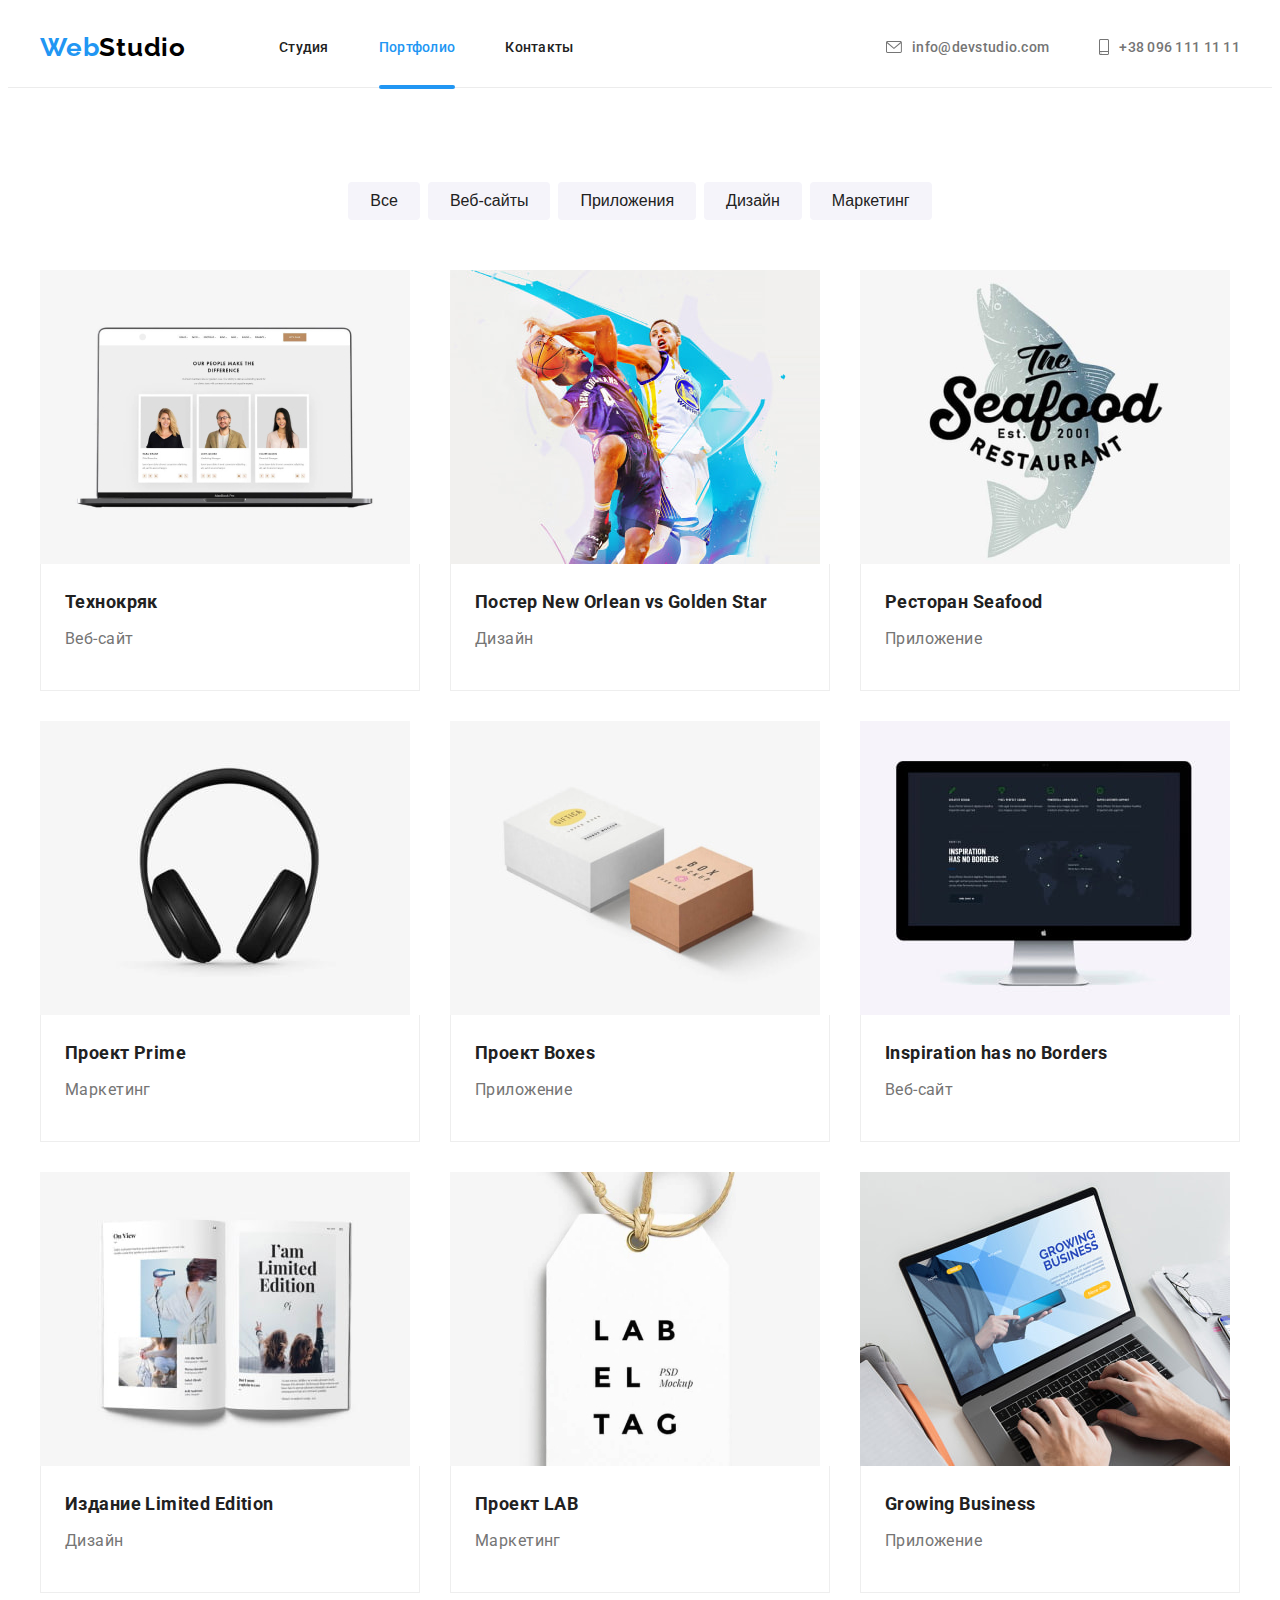
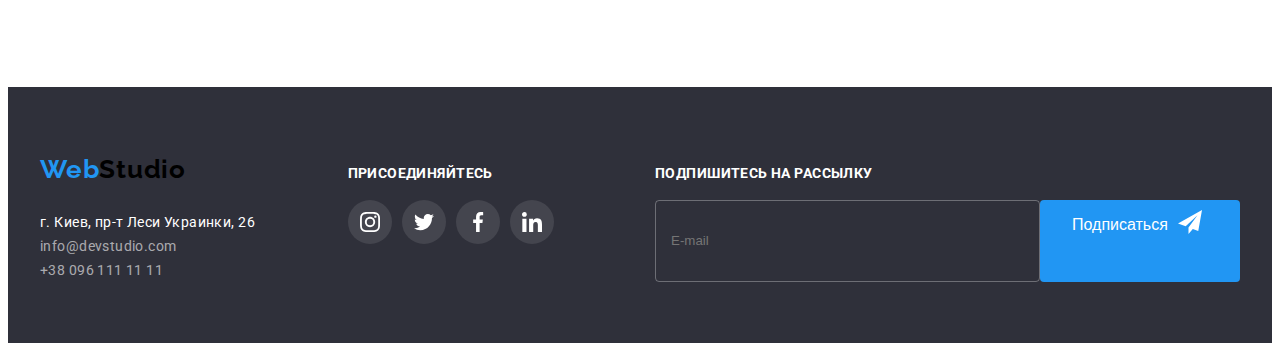
==== commit 8c6125ad: "sass" ====
--- a/portfolio.html
+++ b/portfolio.html
@@ -11,43 +11,43 @@
   <link href="https://fonts.googleapis.com/css2?family=Roboto:wght@400;500;700;900&display=swap" rel="stylesheet">
   <link rel="preconnect" href="https://fonts.gstatic.com">
   <link href="https://fonts.googleapis.com/css2?family=Raleway:wght@700&display=swap" rel="stylesheet">
-  <link rel="stylesheet" href="./styles/style.css">
+  <link rel="stylesheet" href="./css/main.min.css">
 </head>
 
 <body>
   <header class="header">
     <div class="conteiner header__conteiner">
       <nav class="page-nav">
-        <a class="logo link" href="./"><span class="accent">Web</span>Studio</a>
-  
-        <ul class="nav-list page-nav__nav-list list">
-          <li class="nav-list__item">
-            <a class="nav-list__link nav-list__link--active link" href="./index.html">Студия</a>
-          </li>
-  
-          <li class="nav-list__item">
-            <a class="nav-list__link link" href="./portfolio.html">Портфолио</a>
-          </li>
-  
-          <li class="nav-list__item">
-            <a class="nav-list__link link" href="">Контакты</a>
+        <a class="logo link" href="./"><span class="logo__text-accent">Web</span>Studio</a>
+  
+        <ul class="menu page-nav__menu list">
+          <li class="menu__item">
+            <a class="menu__link link" href="./index.html">Студия</a>
+          </li>
+  
+          <li class="menu__item">
+            <a class="menu__link menu__link--active link" href="./portfolio.html">Портфолио</a>
+          </li>
+  
+          <li class="menu__item">
+            <a class="menu__link link" href="">Контакты</a>
           </li>
         </ul>
       </nav>
   
-      <ul class="page-nav__contacts-list list">
-        <li class="page-nav__contacts-item">
-          <a class="page-nav__contacts-link link" href="mailto:info@devstudio.com">
-            <svg class="page-nav__contacts-icon" width="16" height="12">
+      <ul class="header__contacts-list list">
+        <li class="header__contacts-item">
+          <a class="header__contacts-link link" href="mailto:info@devstudio.com">
+            <svg class="header__contacts-icon" width="16" height="12">
               <use href="./images/sprite.svg#icon-envelope"></use>
             </svg>
             info@devstudio.com
           </a>
         </li>
   
-        <li class="page-nav__contacts-item">
-          <a class="page-nav__contacts-link link" href="tel:+380961111111">
-            <svg class="page-nav__contacts-icon" width="10" height="16">
+        <li class="header__contacts-item">
+          <a class="header__contacts-link link" href="tel:+380961111111">
+            <svg class="header__contacts-icon" width="10" height="16">
               <use href="./images/sprite.svg#icon-smartphone"></use>
             </svg>
             +38 096 111 11 11
@@ -65,30 +65,30 @@
         <!-- filter list -->
         <ul class="filter-list list">
           <li class="filter-list__item">
-            <button class="filter-list__btn" type="button">Все</button>
-          </li>
-
-          <li class="filter-list__item">
-            <button class="filter-list__btn" type="button">Веб-сайты</button>
-          </li>
-
-          <li class="filter-list__item">
-            <button class="filter-list__btn" type="button">Приложения</button>
-          </li>
-
-          <li class="filter-list__item">
-            <button class="filter-list__btn" type="button">Дизайн</button>
-          </li>
-
-          <li class="filter-list__item">
-            <button class="filter-list__btn" type="button">Маркетинг</button>
+            <button class="filter-list__btn btn" type="button">Все</button>
+          </li>
+
+          <li class="filter-list__item">
+            <button class="filter-list__btn btn" type="button">Веб-сайты</button>
+          </li>
+
+          <li class="filter-list__item">
+            <button class="filter-list__btn btn" type="button">Приложения</button>
+          </li>
+
+          <li class="filter-list__item">
+            <button class="filter-list__btn btn" type="button">Дизайн</button>
+          </li>
+
+          <li class="filter-list__item">
+            <button class="filter-list__btn btn" type="button">Маркетинг</button>
           </li>
         </ul>
         
         <!-- works examples list -->
         <ul class="works-list grid list">
           
-          <li class="works-list__card grid-item">
+          <li class="works-list__card grid__item">
             <a class="works-list__card-link link" href="">
               <div class="works-list__img-wrapp">
                 <img class="img" src="./images/portfolio/technokryak.jpg" width="370" height="295" alt="">
@@ -105,7 +105,7 @@
             </a>
           </li>
         
-          <li class="works-list__card grid-item">
+          <li class="works-list__card grid__item">
             <a class="works-list__card-link link" href="">
               <div class="works-list__img-wrapp">
                 <img class="img" src="./images/portfolio/poster.jpg" width="370" height="295" alt="">
@@ -122,7 +122,7 @@
             </a>
           </li>
         
-          <li class="works-list__card grid-item">
+          <li class="works-list__card grid__item">
             <a class="works-list__card-link link" href="">
               <div class="works-list__img-wrapp">
                 <img class="img" src="./images/portfolio/sea-food.jpg" width="370" height="295" alt="Ресторан Seafood">
@@ -139,7 +139,7 @@
             </a>
           </li>
         
-          <li class="works-list__card grid-item">
+          <li class="works-list__card grid__item">
             <a class="works-list__card-link link" href="">
               <div class="works-list__img-wrapp">
                 <img class="img" src="./images/portfolio/prime.jpg" width="370" height="295" alt="">
@@ -156,7 +156,7 @@
             </a>
           </li>
         
-          <li class="works-list__card grid-item">
+          <li class="works-list__card grid__item">
             <a class="works-list__card-link link" href="">
               <div class="works-list__img-wrapp">
                 <img class="img" src="./images/portfolio/boxes.jpg" width="370" height="295" alt="">
@@ -173,7 +173,7 @@
             </a>
           </li>
         
-          <li class="works-list__card grid-item">
+          <li class="works-list__card grid__item">
             <a class="works-list__card-link link" href="">
               <div class="works-list__img-wrapp">
                 <img class="img" src="./images/portfolio/inspiration.jpg" width="370" height="295" alt="">
@@ -190,7 +190,7 @@
             </a>
           </li>
         
-          <li class="works-list__card grid-item">
+          <li class="works-list__card grid__item">
             <a class="works-list__card-link link" href="">
               <div class="works-list__img-wrapp">
                 <img class="img" src="./images/portfolio/limited-edition.jpg" width="370" height="295" alt="">
@@ -207,7 +207,7 @@
             </a>
           </li>
         
-          <li class="works-list__card grid-item">
+          <li class="works-list__card grid__item">
             <a class="works-list__card-link link" href="">
               <div class="works-list__img-wrapp">
                 <img class="img" src="./images/portfolio/lab.jpg" width="370" height="295" alt="">
@@ -224,7 +224,7 @@
             </a>
           </li>
         
-          <li class="works-list__card grid-item">
+          <li class="works-list__card grid__item">
             <a class="works-list__card-link link" href="">
               <div class="works-list__img-wrapp">
                 <img class="img" src="./images/portfolio/growing-business.jpg" width="370" height="295" alt="">
@@ -248,9 +248,8 @@
 
   <footer class="footer">
     <div class="conteiner flex">
-      <div class="flex-item">
-        <a class="logo link" href="./"><span class="accent">Web</span>Studio</a>
-  
+      <div class="flex__item">
+        <a class="logo link" href="./"><span class="logo__text-accent">Web</span>Studio</a>
         <ul class="footer__contacts-list list">
           <li class="footer__contacts-item">
             <address>г. Киев, пр-т Леси Украинки, 26</address>
@@ -262,12 +261,12 @@
         </ul>
       </div>
   
-      <div class="flex-item">
+      <div class="flex__item">
         <p><strong class="footer__title">присоединяйтесь</strong></p>
         <ul class="socials-list list">
           <li class="socials-list__item">
-            <a href="" class="socials-list__link socials-list__link--light-bg" aria-label="instagram link" target="_blank"
-              rel="noopener noreferrer">
+            <a href="" class="socials-list__link socials-list__link--light-bg" aria-label="ссылка на instagram"
+              target="_blank" rel="noopener noreferrer">
               <svg class="socials-list__icon socials-list__icon--light">
                 <use href="./images/sprite.svg#icon-instagram"></use>
               </svg>
@@ -275,8 +274,8 @@
           </li>
   
           <li class="socials-list__item list">
-            <a href="" class="socials-list__link socials-list__link--light-bg" aria-label="twitter link" target="_blank"
-              rel="noopener noreferrer">
+            <a href="" class="socials-list__link socials-list__link--light-bg" aria-label="ссылка на twitter"
+              target="_blank" rel="noopener noreferrer">
               <svg class="socials-list__icon socials-list__icon--light">
                 <use href="./images/sprite.svg#icon-twitter"></use>
               </svg>
@@ -284,8 +283,8 @@
           </li>
   
           <li class="socials-list__item list">
-            <a href="" class="socials-list__link socials-list__link--light-bg" aria-label="facebook link" target="_blank"
-              rel="noopener noreferrer">
+            <a href="" class="socials-list__link socials-list__link--light-bg" aria-label="ссылка на facebook"
+              target="_blank" rel="noopener noreferrer">
               <svg class="socials-list__icon socials-list__icon--light">
                 <use href="./images/sprite.svg#icon-facebook"></use>
               </svg>
@@ -293,8 +292,8 @@
           </li>
   
           <li class="socials-list__item list">
-            <a href="" class="socials-list__link socials-list__link--light-bg" aria-label="linkedin link" target="_blank"
-              rel="noopener noreferrer">
+            <a href="" class="socials-list__link socials-list__link--light-bg" aria-label="ссылка на linkedin"
+              target="_blank" rel="noopener noreferrer">
               <svg class="socials-list__icon socials-list__icon--light">
                 <use href="./images/sprite.svg#icon-linkedin"></use>
               </svg>
@@ -303,11 +302,11 @@
         </ul>
       </div>
   
-      <div class="flex-item">
+      <div class="flex__item">
         <p><strong class="footer__title">Подпишитесь на рассылку</strong></p>
         <form class="subscription-form">
           <input class="subscription-form__input" type="email" name="email" placeholder="E-mail">
-          <button class="subscription-form__button" type="submit">Подписаться
+          <button class="button subscription-form__button btn" type="submit">Подписаться
             <svg class="subscription-form__icon">
               <use href="./images/sprite.svg#icon-telegram"></use>
             </svg>
--- a/css/main.min.css
+++ b/css/main.min.css
@@ -0,0 +1,2 @@
+:root{--main-text-color: #757575;--title-text-color: #212121;--light-text-color: #fff;--text-accent: #2196f3;--main-bg-color: #fff;--secondary-bg-color: #f5f4fa;--bg-accent: #2f303a;--logo-color: #000;--header-line-color: #ececec;--border-color: #eee;--icon-color: #afb1b8;--main-font: 'Roboto', sans-serif;--logo-font: 'Raleway', sans-serif;--border-radius: 4px;--elements: 3;--gap: 30px;--cubic: cubic-bezier(0.4, 0, 0.2, 1);--duration: 250ms}body{font-family:var(--main-font);font-size:14px;line-height:1.71;letter-spacing:0.03em;background-color:var(--main-bg-color);color:var(--main-text-color)}h1,h2,h3,h4,h5,h6,p{margin-top:0}.link{color:var(--prime-text-color);text-decoration:none;transition:color var(--duration) var(--cubic)}.link:hover,.link:focus{color:var(--text-accent)}.list{margin:0;padding-left:0;list-style-type:none}.visually-hidden{position:absolute !important;clip:rect(1px 1px 1px 1px);clip:rect(1px, 1px, 1px, 1px);padding:0 !important;border:0 !important;height:1px !important;width:1px !important;overflow:hidden}address{font-style:normal}.img{display:block;max-width:100%;height:auto}.btn{font-size:16px;text-align:center;border:none;border-radius:var(--border-radius);cursor:pointer}.conteiner{width:1200px;padding-right:15px;padding-left:15px;margin-right:auto;margin-left:auto}.logo{font-family:var(--logo-font);font-weight:700;font-size:26px;letter-spacing:0.03em;color:var(--logo-color)}.logo__text-accent{color:var(--text-accent)}.page-nav{display:flex;align-items:center}.page-nav__menu{margin-left:93px}.menu{display:flex;color:var(--title-text-color)}.menu__item:not(:last-child){margin-right:50px}.menu__link{font-weight:500;letter-spacing:2%}.menu__link--active{position:relative;color:var(--text-accent)}.menu__link--active::after{content:'';position:absolute;top:46px;left:0;display:block;width:100%;height:4px;border-radius:2px;background-color:var(--text-accent)}.button{min-width:200px;padding:10px 32px;line-height:1.87;color:var(--light-text-color);background-color:var(--text-accent);transition:background-color var(--duration) var(--cubic)}.button:hover{background-color:#188ce8}.button:focus{outline:2px solid var(--light-text-color);background-color:#188ce8}.socials-list{display:inline-flex}.socials-list__item:not(:last-child){margin-right:10px}.socials-list__link{display:flex;justify-content:center;align-items:center;width:44px;height:44px;border-radius:50%;transition:background-color var(--duration) var(--cubic)}.socials-list__link--light-bg{background-color:rgba(255,255,255,0.1)}.socials-list__link:hover,.socials-list__link:focus{background-color:var(--text-accent)}.socials-list__icon{width:20px;height:20px;fill:var(--icon-color);transition:fill var(--duration) var(--cubic)}.socials-list__icon--light{fill:var(--light-text-color)}.socials-list__link:hover .socials-list__icon,.socials-list__link:focus .socials-list__icon{fill:var(--light-text-color)}.subscription-form{display:flex;justify-content:space-between}.subscription-form__button{display:flex}.subscription-form__icon{width:24px;height:24px;margin-left:10px;fill:currentColor}.subscription-form__input{width:358px;height:50px;padding:15px;border:1px solid rgba(255,255,255,0.3);border-radius:4px;color:var(--light-text-color);background-color:transparent}.subscription-form__input:focus{outline:2px solid var(--light-text-color)}.backdrop{position:fixed;top:0px;left:0;width:100vw;height:100vh;background-color:rgba(0,0,0,0.2);opacity:1;transition:opacity var(--duration) var(--cubic)}.backdrop.is-hidden{opacity:0;pointer-events:none;visibility:hidden}.modal{position:absolute;top:50%;left:50%;transform:translate(-50%, -50%) scale(1);padding:40px;background-color:#fff;opacity:1;transition:opacity var(--duration) var(--cubic),transform var(--duration) var(--cubic)}.backdrop.is-hidden .modal{position:0;transform:translate(-50%, -50%) scale(0.6)}.modal__btn{position:absolute;top:8px;right:8px;display:flex;justify-content:center;align-items:center;width:30px;height:30px;border-radius:50%;border:1px solid rgba(0,0,0,0.1);background-color:var(--light-text-color);cursor:pointer}.modal__btn-icon{display:block;width:18px;height:18px;fill:#000;transition:fill 250ms cubic-bezier(0.4, 0, 0.2, 1)}.modal__btn:hover .modal__btn-icon,.modal__btn:focus .modal__btn-icon{fill:var(--text-accent)}.modal__title{font-weight:700;font-size:20px;line-height:1.15;text-align:center;color:var(--title-text-color)}.form__label{display:block;margin-bottom:4px;font-size:12px;line-height:1.16;letter-spacing:0.01em;color:#757575}.form__field-wrapper{position:relative}.form__massage{margin-bottom:20px;padding:12px 14px;resize:none}.form__input{height:40px;padding-left:42px;margin-bottom:10px}.form__license-checkbox{-webkit-appearance:none;-moz-appearance:none;appearance:none;position:absolute}.form__license-link{color:var(--text-accent)}.form__input-icon{position:absolute;top:50%;left:12px;transform:translateY(-50%);z-index:5;display:block;width:18px;height:18px;fill:var(--title-text-color);transition:fill 250ms cubic-bezier(0.4, 0, 0.2, 1)}.form__input:focus+.form__input-icon{fill:var(--text-accent)}.form__condition-acceptance{margin-bottom:30px;display:block;text-align:center;cursor:pointer}.form__condition-acceptance::before{content:'';display:inline-flex;width:16px;height:15px;margin-right:8px;border:2px solid var(--title-text-color);border-radius:2px;background-color:inherit;transition:background-color var(--duration) var(--cubic),border-color var(--duration) var(--cubic),outline var(--duration) var(--cubic)}.form__license-checkbox:focus+.form__condition-acceptance::before{outline:2px solid var(--text-accent)}.form__license-checkbox:checked+.form__condition-acceptance::before{background-image:url(../images/icons/icon-checkbox.svg);background-position:center center;background-origin:padding-box;border-color:transparent;background-color:var(--text-accent)}.form__license-checkbox:checked:focus+.form__condition-acceptance::before{outline:2px solid var(--title-text-color)}.form__button{margin-left:auto;margin-right:auto;display:block;box-shadow:0px 4px 4px rgba(0,0,0,0.15)}.form__button:focus{outline:2px solid var(--title-text-color)}.form-field{display:block;width:448px;border:1px solid rgba(33,33,33,0.2);border-radius:4px;color:var(--title-text-color);cursor:pointer;transition:outline 250ms cubic-bezier(0.4, 0, 0.2, 1)}.form-field:focus{outline:1px solid var(--text-accent)}.section{padding:94px 0}.section__title{margin-bottom:50px;font-size:36px;line-height:1.16;text-align:center;color:var(--title-text-color)}.section--secondary-bg{background-color:var(--secondary-bg-color)}.grid{display:flex;flex-wrap:wrap;margin-top:calc(-1 * var(--gap));margin-left:calc(-1 * var(--gap))}.grid__item{flex-basis:calc((100% - var(--elements) * var(--gap)) / var(--elements));margin-top:var(--gap);margin-left:var(--gap)}.flex{display:flex;align-items:baseline}.flex__item{margin-right:30px;width:calc((50% - 45px) / 2)}.flex__item:last-child{flex-grow:1;margin-right:0}.header{padding-top:24px;padding-bottom:25px;letter-spacing:0.02em;line-height:1.17;border-bottom:1px solid var(--header-line-color)}.header__conteiner{display:flex}.header__contacts-list{display:flex;align-self:center;margin-left:auto}.header__contacts-item:not(:last-child){margin-right:50px}.header__contacts-link{display:flex;align-items:center;font-weight:500;letter-spacing:2%}.header__contacts-icon{margin-right:10px;fill:currentColor}.hero{line-height:1.36;letter-spacing:0.06em;text-align:center;color:var(--light-text-color);background-color:#c4c4c4}.hero__conteiner{display:flex;flex-direction:column;justify-content:center;align-items:center;max-width:1600px;height:600px;margin-right:auto;margin-left:auto;background-image:linear-gradient(to right, rgba(47,48,58,0.4), rgba(47,48,58,0.4)),url(../images/general/hero.jpg);background-size:cover;background-position:top center}.hero__title{font-size:44px;font-weight:900;text-transform:uppercase}.guidelines__list{--elements: 4}.guidelines__title{font-weight:700;font-size:inherit;line-height:1.14;text-transform:uppercase;color:var(--title-text-color)}.guidelines__item::before{content:'';display:block;height:120px;margin-bottom:30px;background-color:var(--secondary-bg-color);background-repeat:no-repeat;background-position:center}.guidelines__item:nth-child(1):before{background-image:url(../../../images/icons/group.svg)}.guidelines__item:nth-child(2):before{background-image:url(../../../images/icons/clock.svg)}.guidelines__item:nth-child(3):before{background-image:url(../../../images/icons/diagram.svg)}.guidelines__item:nth-child(4):before{background-image:url(../../../images/icons/astronaut.svg)}.services{padding-top:0}.services__item{position:relative}.services__type{position:absolute;bottom:0;left:0;width:100%;padding-top:27px;padding-bottom:27px;margin-bottom:0;font-weight:700;line-height:1.14;text-align:center;text-transform:uppercase;color:var(--light-text-color);background-color:rgba(47,48,58,0.8)}.team-members__list{--elements: 4}.team-members__card{font-size:16px;line-height:1.18;text-align:center;border-bottom-left-radius:var(--border-radius);border-bottom-right-radius:var(--border-radius);background-color:var(--main-bg-color);box-shadow:0px 1px 3px rgba(0,0,0,0.12),0px 1px 1px rgba(0,0,0,0.14),0px 2px 1px rgba(0,0,0,0.2)}.team-members__content{padding-top:30px;padding-bottom:30px}.team-members__name{margin-bottom:10px;font-size:inherit;font-weight:500;color:var(--title-text-color)}.team-members__position{margin-bottom:16px}.customers__link{display:flex;justify-content:center;align-items:center;width:170px;height:90px;border:1px solid var(--icon-color);border-radius:4px;transition:border var(--duration) var(--cubic)}.customers__link:hover,.customers__link:focus{border-color:var(--text-accent)}.customers__icon{fill:var(--icon-color);transition:fill var(--duration) var(--cubic)}.customers__link:hover .customers__icon,.customers__link:focus .customers__icon{fill:var(--text-accent)}.filter-list{display:flex;justify-content:center;margin-bottom:50px}.filter-list__item:not(:last-child){margin-right:8px}.filter-list__btn{padding:6px 22px;line-height:1.62;color:var(--title-text-color);background-color:var(--secondary-bg-color);transition:background-color var(--duration) var(--cubic),color var(--duration) var(--cubic),box-shadow var(--duration) var(--cubic)}.filter-list__btn:hover,.filter-list__btn:focus{color:var(--light-text-color);background-color:var(--text-accent);box-shadow:0px 3px 1px rgba(0,0,0,0.1),0px 1px 2px rgba(0,0,0,0.08),0px 2px 2px rgba(0,0,0,0.12)}.works-list__img-wrapp{position:relative;overflow:hidden}.works-list__overlay-text{font-size:18px;line-height:1.56;color:var(--light-text-color)}.works-list__card-content{padding:20px 24px;border-left:1px solid var(--border-color);border-bottom:1px solid var(--border-color);border-right:1px solid var(--border-color)}.works-list__card-title{margin-bottom:4px;font-weight:700;font-size:18px;line-height:2;letter-spacing:6%;color:var(--title-text-color)}.works-list__product-type{font-size:16px;line-height:1.87}.works-list__card-link{display:block;transition:box-shadow var(--duration) var(--cubic)}.works-list__card-link:hover,.works-list__card-link:focus{color:currentColor;box-shadow:0px 1px 1px rgba(0,0,0,0.12),0px 4px 4px rgba(0,0,0,0.06),1px 4px 6px rgba(0,0,0,0.16)}.works-list__img-overlay{position:absolute;top:0;left:0;display:block;width:100%;height:100%;padding:63px 24px;background-color:rgba(33,149,243,0.9);opacity:0;transform:translateY(100%);transition:transform var(--duration) var(--cubic),opacity var(--duration) var(--cubic)}.works-list__card-link:hover .works-list__img-overlay,.works-list__card-link:focus .works-list__img-overlay{transform:translateY(0);opacity:1}.footer{padding-top:60px;padding-bottom:60px;color:var(--light-text-color);background-color:var(--bg-accent)}.footer__title{margin-bottom:20px;font-weight:bold;line-height:1.14;text-transform:uppercase}.footer__contacts-list{margin-top:20px}.footer__contacts-link{color:rgba(255,255,255,0.6)}
+/*# sourceMappingURL=main.min.css.map */